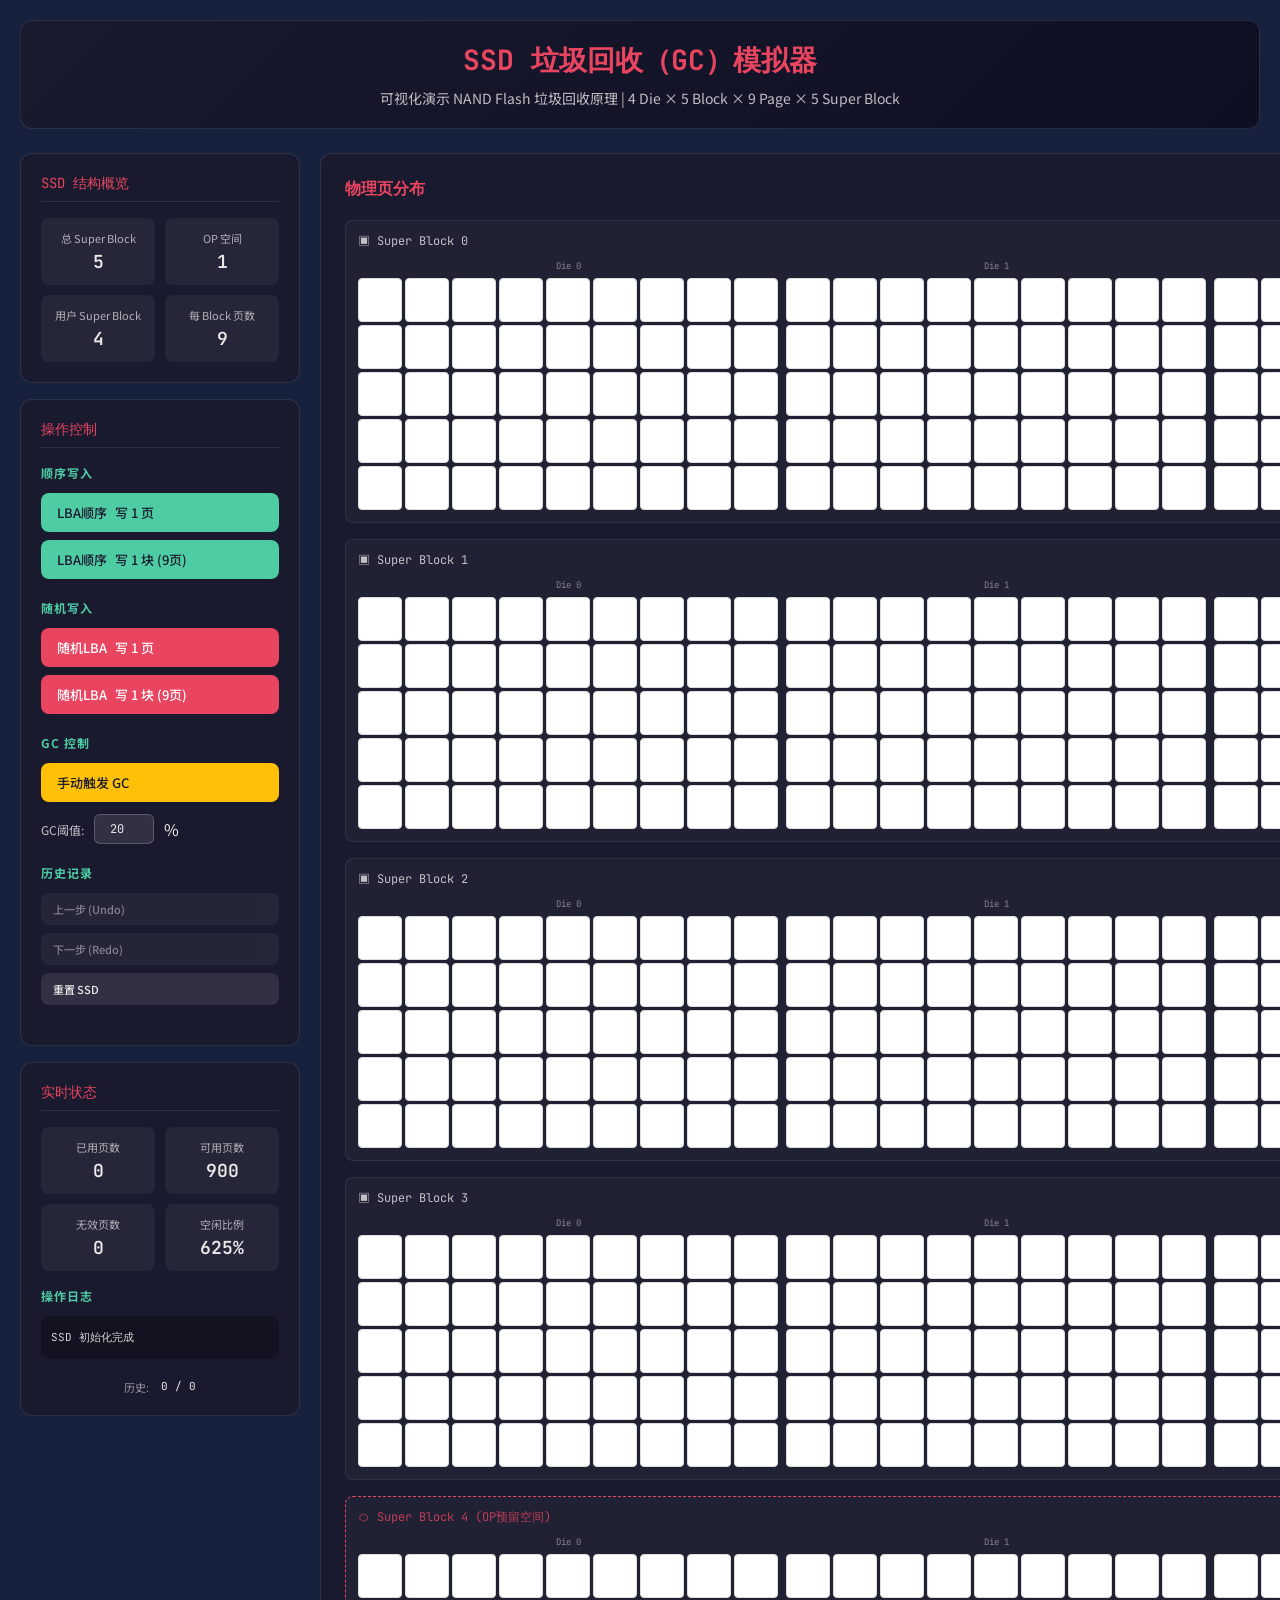
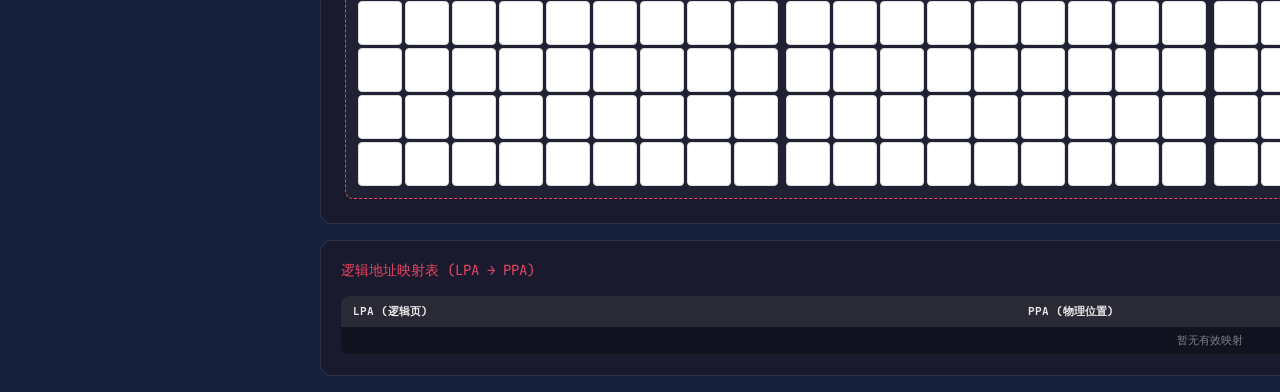
==== demo/ssd-gc-simulator.html @ 3419637b "init" ====
<!DOCTYPE html>
<html lang="zh-CN">
<head>
    <meta charset="UTF-8">
    <meta name="viewport" content="width=device-width, initial-scale=1.0">
    <title>SSD GC 模拟器 - 可视化垃圾回收演示</title>
    <link href="https://fonts.googleapis.com/css2?family=JetBrains+Mono:wght@400;500;600;700&family=Noto+Sans+SC:wght@400;500;600;700&display=swap" rel="stylesheet">
    <style>
        * {
            margin: 0;
            padding: 0;
            box-sizing: border-box;
        }

        :root {
            --primary: #1a1a2e;
            --accent: #e94560;
            --bg: #16213e;
            --text: #eaeaea;
            --success: #4ecca3;
            --warning: #ffc107;
            --page-empty: #ffffff;
            --page-valid: #90EE90;
            --page-valid-border: #228B22;
            --page-invalid: #CD853F;
            --page-invalid-border: #8B4513;
            --page-size: 44px;
        }

        body {
            font-family: 'Noto Sans SC', sans-serif;
            background: var(--bg);
            color: var(--text);
            min-height: 100vh;
            overflow-x: hidden;
        }

        .container {
            max-width: 1400px;
            margin: 0 auto;
            padding: 20px;
        }

        header {
            text-align: center;
            margin-bottom: 24px;
            padding: 20px;
            background: linear-gradient(135deg, var(--primary) 0%, #0f0f23 100%);
            border-radius: 12px;
            border: 1px solid rgba(255,255,255,0.1);
        }

        header h1 {
            font-family: 'JetBrains Mono', monospace;
            font-size: 28px;
            color: var(--accent);
            margin-bottom: 8px;
        }

        header p {
            font-size: 14px;
            opacity: 0.8;
        }

        .main-layout {
            display: grid;
            grid-template-columns: 280px 1fr;
            gap: 20px;
        }

        .panel {
            background: var(--primary);
            border-radius: 12px;
            padding: 20px;
            border: 1px solid rgba(255,255,255,0.1);
        }

        .panel-title {
            font-family: 'JetBrains Mono', monospace;
            font-size: 14px;
            color: var(--accent);
            margin-bottom: 16px;
            padding-bottom: 8px;
            border-bottom: 1px solid rgba(255,255,255,0.1);
        }

        .control-section {
            margin-bottom: 20px;
        }

        .control-section h3 {
            font-size: 12px;
            text-transform: uppercase;
            letter-spacing: 1px;
            color: var(--success);
            margin-bottom: 12px;
        }

        .btn-group {
            display: flex;
            flex-direction: column;
            gap: 8px;
        }

        .btn {
            font-family: 'Noto Sans SC', sans-serif;
            padding: 10px 16px;
            border: none;
            border-radius: 8px;
            cursor: pointer;
            font-size: 13px;
            font-weight: 500;
            transition: all 0.2s ease;
            display: flex;
            align-items: center;
            gap: 8px;
        }

        .btn-primary {
            background: var(--accent);
            color: white;
        }

        .btn-primary:hover {
            background: #ff6b8a;
            transform: translateY(-1px);
        }

        .btn-secondary {
            background: rgba(255,255,255,0.1);
            color: var(--text);
        }

        .btn-secondary:hover {
            background: rgba(255,255,255,0.2);
        }

        .btn-success {
            background: var(--success);
            color: var(--primary);
        }

        .btn-success:hover {
            background: #6fe8b8;
        }

        .btn-warning {
            background: var(--warning);
            color: var(--primary);
        }

        .btn-warning:hover {
            background: #ffda44;
        }

        .btn:disabled {
            opacity: 0.5;
            cursor: not-allowed;
            transform: none;
        }

        .status-grid {
            display: grid;
            grid-template-columns: 1fr 1fr;
            gap: 10px;
        }

        .status-item {
            background: rgba(255,255,255,0.05);
            padding: 12px;
            border-radius: 8px;
            text-align: center;
        }

        .status-item .label {
            font-size: 11px;
            opacity: 0.7;
            margin-bottom: 4px;
        }

        .status-item .value {
            font-family: 'JetBrains Mono', monospace;
            font-size: 18px;
            font-weight: 600;
        }

        .status-item .value.warning {
            color: var(--warning);
        }

        .status-item .value.danger {
            color: var(--accent);
        }

        .log-container {
            max-height: 200px;
            overflow-y: auto;
            background: rgba(0,0,0,0.3);
            border-radius: 8px;
            padding: 10px;
            font-family: 'JetBrains Mono', monospace;
            font-size: 11px;
        }

        .log-entry {
            padding: 4px 0;
            border-bottom: 1px solid rgba(255,255,255,0.05);
            opacity: 0.9;
        }

        .log-entry:last-child {
            border-bottom: none;
        }

        .log-entry.gc {
            color: var(--warning);
        }

        .log-entry.write {
            color: var(--success);
        }

        .visual-area {
            display: flex;
            flex-direction: column;
            gap: 16px;
        }

        .ssd-container {
            background: var(--primary);
            border-radius: 12px;
            padding: 24px;
            border: 1px solid rgba(255,255,255,0.1);
        }

        .ssd-header {
            display: flex;
            justify-content: space-between;
            align-items: center;
            margin-bottom: 20px;
        }

        .ssd-header h2 {
            font-family: 'JetBrains Mono', monospace;
            font-size: 16px;
            color: var(--accent);
        }

        .ssd-legend {
            display: flex;
            gap: 20px;
            font-size: 12px;
        }

        .legend-item {
            display: flex;
            align-items: center;
            gap: 6px;
        }

        .legend-color {
            width: 16px;
            height: 16px;
            border-radius: 3px;
        }

        .ssd-grid {
            display: flex;
            flex-direction: column;
            gap: 16px;
        }

        .superblock {
            background: rgba(255,255,255,0.03);
            border-radius: 8px;
            padding: 12px;
            border: 1px solid rgba(255,255,255,0.08);
        }

        .superblock.op {
            border-color: var(--accent);
            border-style: dashed;
        }

        .superblock-header {
            display: flex;
            justify-content: space-between;
            align-items: center;
            margin-bottom: 10px;
        }

        .superblock-title {
            font-family: 'JetBrains Mono', monospace;
            font-size: 12px;
            color: var(--text);
            opacity: 0.8;
        }

        .superblock.op .superblock-title {
            color: var(--accent);
        }

        .superblock-stats {
            font-size: 11px;
            opacity: 0.6;
        }

        .blocks-row {
            display: flex;
            gap: 8px;
        }

        .block {
            flex: 1;
            display: flex;
            flex-direction: column;
            gap: 4px;
        }

        .block-label {
            font-family: 'JetBrains Mono', monospace;
            font-size: 9px;
            text-align: center;
            opacity: 0.5;
            margin-bottom: 2px;
        }

        .pages-grid {
            display: grid;
            grid-template-columns: repeat(9, var(--page-size));
            gap: 3px;
        }

        .page {
            width: var(--page-size);
            height: var(--page-size);
            border-radius: 4px;
            display: flex;
            align-items: center;
            justify-content: center;
            font-family: 'JetBrains Mono', monospace;
            font-size: 10px;
            font-weight: 500;
            transition: all 0.15s ease;
            position: relative;
        }

        .page.empty {
            background: var(--page-empty);
            border: 1px solid #ddd;
            color: transparent;
        }

        .page.valid {
            background: var(--page-valid);
            border: 2px solid var(--page-valid-border);
            color: #1a5c1a;
        }

        .page.invalid {
            background: var(--page-invalid);
            border: 2px solid var(--page-invalid-border);
            color: #5a3a1a;
            text-decoration: line-through;
            opacity: 0.85;
        }

        .page.highlight {
            animation: pulse 0.5s ease;
            box-shadow: 0 0 0 3px var(--accent);
        }

        @keyframes pulse {
            0%, 100% { transform: scale(1); }
            50% { transform: scale(1.1); }
        }

        .mapping-section {
            background: var(--primary);
            border-radius: 12px;
            padding: 20px;
            border: 1px solid rgba(255,255,255,0.1);
        }

        .mapping-header {
            display: flex;
            justify-content: space-between;
            align-items: center;
            margin-bottom: 16px;
        }

        .mapping-title {
            font-family: 'JetBrains Mono', monospace;
            font-size: 14px;
            color: var(--accent);
        }

        .mapping-controls {
            display: flex;
            gap: 8px;
        }

        .mapping-table-container {
            max-height: 200px;
            overflow: auto;
            background: rgba(0,0,0,0.3);
            border-radius: 8px;
        }

        .mapping-table {
            width: 100%;
            border-collapse: collapse;
            font-family: 'JetBrains Mono', monospace;
            font-size: 11px;
        }

        .mapping-table th {
            background: rgba(255,255,255,0.1);
            padding: 8px 12px;
            text-align: left;
            position: sticky;
            top: 0;
            z-index: 1;
        }

        .mapping-table td {
            padding: 6px 12px;
            border-bottom: 1px solid rgba(255,255,255,0.05);
        }

        .mapping-table tr:hover td {
            background: rgba(255,255,255,0.05);
        }

        .gc-threshold {
            display: flex;
            align-items: center;
            gap: 10px;
            margin-top: 12px;
        }

        .gc-threshold label {
            font-size: 12px;
            opacity: 0.8;
        }

        .gc-threshold input {
            width: 60px;
            padding: 6px 10px;
            border-radius: 6px;
            border: 1px solid rgba(255,255,255,0.2);
            background: rgba(255,255,255,0.1);
            color: var(--text);
            font-family: 'JetBrains Mono', monospace;
            font-size: 12px;
            text-align: center;
        }

        .gc-threshold input:focus {
            outline: none;
            border-color: var(--accent);
        }

        .gc-step-overlay {
            position: fixed;
            top: 0;
            left: 0;
            right: 0;
            bottom: 0;
            background: rgba(0,0,0,0.7);
            display: flex;
            align-items: center;
            justify-content: center;
            z-index: 1000;
            opacity: 0;
            pointer-events: none;
            transition: opacity 0.3s ease;
        }

        .gc-step-overlay.active {
            opacity: 1;
            pointer-events: auto;
        }

        .gc-step-modal {
            background: var(--primary);
            border-radius: 16px;
            padding: 32px;
            max-width: 500px;
            width: 90%;
            text-align: center;
            border: 2px solid var(--warning);
        }

        .gc-step-modal h3 {
            font-family: 'JetBrains Mono', monospace;
            color: var(--warning);
            margin-bottom: 16px;
            font-size: 18px;
        }

        .gc-step-modal p {
            margin-bottom: 24px;
            line-height: 1.6;
        }

        .gc-step-progress {
            display: flex;
            justify-content: center;
            gap: 8px;
            margin-bottom: 24px;
        }

        .gc-step-dot {
            width: 12px;
            height: 12px;
            border-radius: 50%;
            background: rgba(255,255,255,0.2);
        }

        .gc-step-dot.active {
            background: var(--warning);
        }

        .gc-step-dot.completed {
            background: var(--success);
        }

        .history-nav {
            display: flex;
            justify-content: center;
            gap: 12px;
            margin-top: 12px;
        }

        .btn-icon {
            padding: 8px 12px;
            font-size: 11px;
        }

        @media (max-width: 900px) {
            .main-layout {
                grid-template-columns: 1fr;
            }

            :root {
                --page-size: 36px;
            }
        }
    </style>
</head>
<body>
    <div class="container">
        <header>
            <h1>SSD 垃圾回收（GC）模拟器</h1>
            <p>可视化演示 NAND Flash 垃圾回收原理 | 4 Die × 5 Block × 9 Page × 5 Super Block</p>
        </header>

        <div class="main-layout">
            <aside class="control-panel">
                <div class="panel">
                    <div class="panel-title">SSD 结构概览</div>
                    <div class="status-grid">
                        <div class="status-item">
                            <div class="label">总 Super Block</div>
                            <div class="value">5</div>
                        </div>
                        <div class="status-item">
                            <div class="label">OP 空间</div>
                            <div class="value">1</div>
                        </div>
                        <div class="status-item">
                            <div class="label">用户 Super Block</div>
                            <div class="value">4</div>
                        </div>
                        <div class="status-item">
                            <div class="label">每 Block 页数</div>
                            <div class="value">9</div>
                        </div>
                    </div>
                </div>

                <div class="panel" style="margin-top: 16px;">
                    <div class="panel-title">操作控制</div>

                    <div class="control-section">
                        <h3>顺序写入</h3>
                        <div class="btn-group">
                            <button class="btn btn-success" onclick="sequentialWrite(1)">
                                <span>LBA顺序</span> 写 1 页
                            </button>
                            <button class="btn btn-success" onclick="sequentialWrite(9)">
                                <span>LBA顺序</span> 写 1 块 (9页)
                            </button>
                        </div>
                    </div>

                    <div class="control-section">
                        <h3>随机写入</h3>
                        <div class="btn-group">
                            <button class="btn btn-primary" onclick="randomWrite(1)">
                                <span>随机LBA</span> 写 1 页
                            </button>
                            <button class="btn btn-primary" onclick="randomWrite(9)">
                                <span>随机LBA</span> 写 1 块 (9页)
                            </button>
                        </div>
                    </div>

                    <div class="control-section">
                        <h3>GC 控制</h3>
                        <div class="btn-group">
                            <button class="btn btn-warning" onclick="triggerGC()">
                                手动触发 GC
                            </button>
                        </div>
                        <div class="gc-threshold">
                            <label>GC阈值:</label>
                            <input type="number" id="gcThreshold" value="20" min="10" max="50" onchange="updateThreshold()">
                            <span>%</span>
                        </div>
                    </div>

                    <div class="control-section">
                        <h3>历史记录</h3>
                        <div class="btn-group">
                            <button class="btn btn-secondary btn-icon" onclick="undo()" id="undoBtn">
                                上一步 (Undo)
                            </button>
                            <button class="btn btn-secondary btn-icon" onclick="redo()" id="redoBtn">
                                下一步 (Redo)
                            </button>
                            <button class="btn btn-secondary btn-icon" onclick="resetSSD()">
                                重置 SSD
                            </button>
                        </div>
                    </div>
                </div>

                <div class="panel" style="margin-top: 16px;">
                    <div class="panel-title">实时状态</div>
                    <div class="status-grid">
                        <div class="status-item">
                            <div class="label">已用页数</div>
                            <div class="value" id="usedPages">0</div>
                        </div>
                        <div class="status-item">
                            <div class="label">可用页数</div>
                            <div class="value" id="freePages">144</div>
                        </div>
                        <div class="status-item">
                            <div class="label">无效页数</div>
                            <div class="value" id="invalidPages">0</div>
                        </div>
                        <div class="status-item">
                            <div class="label">空闲比例</div>
                            <div class="value" id="freeRatio">100%</div>
                        </div>
                    </div>

                    <div class="control-section" style="margin-top: 16px;">
                        <h3>操作日志</h3>
                        <div class="log-container" id="logContainer">
                            <div class="log-entry">SSD 初始化完成</div>
                        </div>
                    </div>

                    <div class="history-nav">
                        <span style="font-size: 11px; opacity: 0.6;">历史: </span>
                        <span id="historyPos" style="font-family: 'JetBrains Mono'; font-size: 11px;">0 / 0</span>
                    </div>
                </div>
            </aside>

            <main class="visual-area">
                <div class="ssd-container">
                    <div class="ssd-header">
                        <h2>物理页分布</h2>
                        <div class="ssd-legend">
                            <div class="legend-item">
                                <div class="legend-color" style="background: var(--page-empty); border: 1px solid #ddd;"></div>
                                <span>空页</span>
                            </div>
                            <div class="legend-item">
                                <div class="legend-color" style="background: var(--page-valid); border: 2px solid var(--page-valid-border);"></div>
                                <span>有效</span>
                            </div>
                            <div class="legend-item">
                                <div class="legend-color" style="background: var(--page-invalid); border: 2px solid var(--page-invalid-border);"></div>
                                <span>无效</span>
                            </div>
                        </div>
                    </div>
                    <div class="ssd-grid" id="ssdGrid"></div>
                </div>

                <div class="mapping-section">
                    <div class="mapping-header">
                        <div class="mapping-title">逻辑地址映射表 (LPA → PPA)</div>
                    </div>
                    <div class="mapping-table-container">
                        <table class="mapping-table">
                            <thead>
                                <tr>
                                    <th>LPA (逻辑页)</th>
                                    <th>PPA (物理位置)</th>
                                    <th>状态</th>
                                </tr>
                            </thead>
                            <tbody id="mappingTable"></tbody>
                        </table>
                    </div>
                </div>
            </main>
        </div>
    </div>

    <div class="gc-step-overlay" id="gcOverlay">
        <div class="gc-step-modal">
            <h3 id="gcStepTitle">GC 执行中</h3>
            <p id="gcStepDesc">正在执行垃圾回收...</p>
            <div class="gc-step-progress">
                <div class="gc-step-dot" id="dot1"></div>
                <div class="gc-step-dot" id="dot2"></div>
                <div class="gc-step-dot" id="dot3"></div>
            </div>
            <button class="btn btn-warning" onclick="gcStepNext()">下一步</button>
        </div>
    </div>

    <script>
        // SSD Configuration
        const CONFIG = {
            dieCount: 4,
            blocksPerDie: 5,
            pagesPerBlock: 9,
            totalSuperBlocks: 5,
            opSuperBlocks: 1,
            gcThreshold: 0.20,
            maxHistory: 100
        };

        // SSD State
        let ssdState = {
            pages: [], // 180 pages total
            lpaToPpa: new Map(), // LPA -> PPA mapping
            ppaToLpa: new Map(), // PPA -> LPA mapping (for invalidation)
            sequentialLpa: 0,
            history: [],
            historyIndex: -1
        };

        let gcStepCallback = null;

        // Initialize SSD
        function initSSD() {
            ssdState.pages = [];
            ssdState.lpaToPpa.clear();
            ssdState.ppaToLpa.clear();
            ssdState.sequentialLpa = 0;
            ssdState.history = [];
            ssdState.historyIndex = -1;

            // Create 180 pages
            for (let sb = 0; sb < CONFIG.totalSuperBlocks; sb++) {
                for (let die = 0; die < CONFIG.dieCount; die++) {
                    for (let block = 0; block < CONFIG.blocksPerDie; block++) {
                        for (let page = 0; page < CONFIG.pagesPerBlock; page++) {
                            const ppa = ssdState.pages.length;
                            ssdState.pages.push({
                                ppa,
                                sb,
                                die,
                                block,
                                page,
                                state: 'empty', // empty, valid, invalid
                                lpa: null
                            });
                        }
                    }
                }
            }

            saveState();
            renderSSD();
            updateStatus();
            updateMappingTable();
        }

        // Get pages by Super Block
        function getSuperBlockPages(sb) {
            return ssdState.pages.filter(p => p.sb === sb);
        }

        // Find free pages
        function getFreePages() {
            return ssdState.pages.filter(p => p.state === 'empty');
        }

        // Find invalid pages
        function getInvalidPages() {
            return ssdState.pages.filter(p => p.state === 'invalid');
        }

        // Get free pages count
        function getFreePagesCount() {
            return getFreePages().length;
        }

        // Get used pages count
        function getUsedPagesCount() {
            return ssdState.pages.filter(p => p.state === 'valid').length;
        }

        // Get invalid pages count
        function getInvalidPagesCount() {
            return getInvalidPages().length;
        }

        // Check if GC should be triggered
        function shouldTriggerGC() {
            const userSuperBlocks = CONFIG.totalSuperBlocks - CONFIG.opSuperBlocks;
            const userPages = userSuperBlocks * CONFIG.dieCount * CONFIG.pagesPerBlock;
            const freePages = getFreePagesCount();
            const freeRatio = freePages / userPages;
            return freeRatio < CONFIG.gcThreshold && freePages < 20;
        }

        // Save current state for undo
        function saveState() {
            const stateCopy = {
                pages: ssdState.pages.map(p => ({...p})),
                lpaToPpa: new Map(ssdState.lpaToPpa),
                ppaToLpa: new Map(ssdState.ppaToLpa),
                sequentialLpa: ssdState.sequentialLpa
            };

            // Remove future states if we're not at the end
            if (ssdState.historyIndex < ssdState.history.length - 1) {
                ssdState.history = ssdState.history.slice(0, ssdState.historyIndex + 1);
            }

            ssdState.history.push(stateCopy);

            // Limit history size
            if (ssdState.history.length > CONFIG.maxHistory) {
                ssdState.history.shift();
            } else {
                ssdState.historyIndex++;
            }

            updateHistoryButtons();
        }

        // Undo
        function undo() {
            if (ssdState.historyIndex > 0) {
                ssdState.historyIndex--;
                const state = ssdState.history[ssdState.historyIndex];
                ssdState.pages = state.pages.map(p => ({...p}));
                ssdState.lpaToPpa = new Map(state.lpaToPpa);
                ssdState.ppaToLpa = new Map(state.ppaToLpa);
                ssdState.sequentialLpa = state.sequentialLpa;

                renderSSD();
                updateStatus();
                updateMappingTable();
                addLog('撤销操作', 'write');
                updateHistoryButtons();
            }
        }

        // Redo
        function redo() {
            if (ssdState.historyIndex < ssdState.history.length - 1) {
                ssdState.historyIndex++;
                const state = ssdState.history[ssdState.historyIndex];
                ssdState.pages = state.pages.map(p => ({...p}));
                ssdState.lpaToPpa = new Map(state.lpaToPpa);
                ssdState.ppaToLpa = new Map(state.ppaToLpa);
                ssdState.sequentialLpa = state.sequentialLpa;

                renderSSD();
                updateStatus();
                updateMappingTable();
                addLog('重做操作', 'write');
                updateHistoryButtons();
            }
        }

        function updateHistoryButtons() {
            document.getElementById('undoBtn').disabled = ssdState.historyIndex <= 0;
            document.getElementById('redoBtn').disabled = ssdState.historyIndex >= ssdState.history.length - 1;
            document.getElementById('historyPos').textContent = `${ssdState.historyIndex} / ${ssdState.history.length - 1}`;
        }

        // Sequential write
        function sequentialWrite(count) {
            if (getFreePagesCount() < count) {
                addLog('写入失败: 可用空间不足!', 'gc');
                return;
            }

            const freePages = getFreePages();
            const lpaStart = ssdState.sequentialLpa;
            const pagesToWrite = [];

            for (let i = 0; i < count; i++) {
                const lpa = (lpaStart + i) % 144; // Max user LPA is 143

                // Check if this LPA already exists
                if (ssdState.lpaToPpa.has(lpa)) {
                    const oldPpa = ssdState.lpaToPpa.get(lpa);
                    const oldPage = ssdState.pages.find(p => p.ppa === oldPpa);
                    if (oldPage) {
                        oldPage.state = 'invalid';
                        ssdState.ppaToLpa.set(oldPpa, lpa); // Mark as invalid
                    }
                }

                const freePage = freePages[i];
                freePage.state = 'valid';
                freePage.lpa = lpa;

                ssdState.lpaToPpa.set(lpa, freePage.ppa);
                ssdState.ppaToLpa.delete(freePage.ppa);

                pagesToWrite.push({lpa, ppa: freePage.ppa, die: freePage.die, block: freePage.block});
            }

            ssdState.sequentialLpa = (lpaStart + count) % 144;

            saveState();
            renderSSD();
            updateStatus();
            updateMappingTable();

            addLog(`顺序写入 ${count} 页: LPA ${lpaStart}→${lpaStart + count - 1}`, 'write');
            highlightPages(pagesToWrite.map(p => p.ppa));

            if (shouldTriggerGC()) {
                addLog('触发GC: 空闲容量低于阈值!', 'gc');
            }
        }

        // Random write
        function randomWrite(count) {
            if (getFreePagesCount() < count) {
                addLog('写入失败: 可用空间不足!', 'gc');
                return;
            }

            const freePages = [...getFreePages()];
            const pagesToWrite = [];
            const writtenLpas = new Set();

            for (let i = 0; i < count; i++) {
                let lpa;
                let attempts = 0;

                // Try to find an unwritten LPA
                do {
                    lpa = Math.floor(Math.random() * 144);
                    attempts++;
                } while (writtenLpas.has(lpa) && attempts < 100);

                writtenLpas.add(lpa);

                // Check if this LPA already exists
                if (ssdState.lpaToPpa.has(lpa)) {
                    const oldPpa = ssdState.lpaToPpa.get(lpa);
                    const oldPage = ssdState.pages.find(p => p.ppa === oldPpa);
                    if (oldPage) {
                        oldPage.state = 'invalid';
                        ssdState.ppaToLpa.set(oldPpa, lpa);
                    }
                }

                const freePage = freePages[i];
                freePage.state = 'valid';
                freePage.lpa = lpa;

                ssdState.lpaToPpa.set(lpa, freePage.ppa);
                ssdState.ppaToLpa.delete(freePage.ppa);

                pagesToWrite.push({lpa, ppa: freePage.ppa, die: freePage.die, block: freePage.block});
            }

            saveState();
            renderSSD();
            updateStatus();
            updateMappingTable();

            const lpaList = pagesToWrite.map(p => p.lpa).join(', ');
            addLog(`随机写入 ${count} 页: LPA [${lpaList}]`, 'write');
            highlightPages(pagesToWrite.map(p => p.ppa));

            if (shouldTriggerGC()) {
                addLog('触发GC: 空闲容量低于阈值!', 'gc');
            }
        }

        // Manual GC trigger
        function triggerGC() {
            const invalidPages = getInvalidPages();
            if (invalidPages.length === 0) {
                addLog('GC: 无效页为空，无需回收', 'gc');
                return;
            }

            performGC();
        }

        // Perform GC
        function performGC() {
            // Find the Super Block with most invalid pages
            const sbInvalidCounts = [];
            for (let sb = 0; sb < CONFIG.totalSuperBlocks - CONFIG.opSuperBlocks; sb++) {
                const sbPages = getSuperBlockPages(sb);
                const invalidCount = sbPages.filter(p => p.state === 'invalid').length;
                const validCount = sbPages.filter(p => p.state === 'valid').length;
                sbInvalidCounts.push({sb, invalidCount, validCount, total: sbPages.length});
            }

            // Sort by invalid count descending
            sbInvalidCounts.sort((a, b) => b.invalidCount - a.invalidCount);
            const victimSB = sbInvalidCounts[0];

            if (victimSB.invalidCount === 0) {
                addLog('GC: 无需回收，所有块均无可回收空间', 'gc');
                return;
            }

            // Show GC step-by-step
            showGCSteps(victimSB);
        }

        // Show GC steps
        function showGCSteps(victimSB) {
            const victimPages = getSuperBlockPages(victimSB.sb);
            const validPages = victimPages.filter(p => p.state === 'valid');
            const invalidPages = victimPages.filter(p => p.state === 'invalid');

            let currentStep = 0;
            const totalSteps = validPages.length > 0 ? 3 : 2;

            gcStepCallback = null;

            document.getElementById('gcOverlay').classList.add('active');

            function updateStepUI(step, title, desc) {
                document.getElementById('gcStepTitle').textContent = title;
                document.getElementById('gcStepDesc').textContent = desc;

                for (let i = 1; i <= 3; i++) {
                    const dot = document.getElementById('dot' + i);
                    dot.className = 'gc-step-dot';
                    if (i < step) dot.classList.add('completed');
                    else if (i === step) dot.classList.add('active');
                }
            }

            updateStepUI(1, '选择 Victim Super Block',
                `已选择 Super Block ${victimSB.sb} 作为回收目标\n` +
                `该块包含 ${victimSB.invalidCount} 个无效页, ${victimSB.validCount} 个有效页\n` +
                `无效页将被回收，有效页需要迁移到其他位置`);

            window.gcStepNext = function() {
                currentStep++;

                if (currentStep === 2 && validPages.length > 0) {
                    // Migrate valid data
                    updateStepUI(2, '迁移有效数据',
                        `正在迁移 ${validPages.length} 个有效页...\n` +
                        validPages.slice(0, 3).map(p => `LPA ${p.lpa} → 新物理位置`).join('\n') +
                        (validPages.length > 3 ? '\n...' : ''));

                    // Actually migrate
                    validPages.forEach(page => {
                        const freePages = getFreePages();
                        if (freePages.length > 0) {
                            const newPage = freePages[0];
                            const oldLpa = page.lpa;

                            // Write to new location
                            newPage.state = 'valid';
                            newPage.lpa = oldLpa;

                            // Update mapping
                            ssdState.lpaToPpa.set(oldLpa, newPage.ppa);

                            // Mark old as invalid
                            page.state = 'invalid';
                        }
                    });

                } else if (currentStep === 3 || (currentStep === 2 && validPages.length === 0)) {
                    // Erase
                    const step = validPages.length > 0 ? 3 : 2;
                    updateStepUI(step, '擦除 Super Block',
                        `正在擦除 Super Block ${victimSB.sb}...\n` +
                        `所有 ${victimSB.total} 个页已重置为空`);

                    // Actually erase
                    victimPages.forEach(page => {
                        page.state = 'empty';
                        page.lpa = null;
                    });

                    // Update mapping - remove invalid mappings
                    invalidPages.forEach(page => {
                        if (page.lpa !== null) {
                            ssdState.lpaToPpa.delete(page.lpa);
                        }
                    });

                } else if (currentStep > totalSteps) {
                    // Complete
                    document.getElementById('gcOverlay').classList.remove('active');
                    saveState();
                    renderSSD();
                    updateStatus();
                    updateMappingTable();
                    addLog(`GC完成: 回收 Super Block ${victimSB.sb}, 获得 ${victimSB.total} 个空页`, 'gc');
                    return;
                }
            };
        }

        // Highlight pages temporarily
        function highlightPages(ppas) {
            ppas.forEach(ppa => {
                const pageEl = document.querySelector(`[data-ppa="${ppa}"]`);
                if (pageEl) {
                    pageEl.classList.add('highlight');
                    setTimeout(() => pageEl.classList.remove('highlight'), 500);
                }
            });
        }

        // Add log entry
        function addLog(message, type) {
            const container = document.getElementById('logContainer');
            const entry = document.createElement('div');
            entry.className = 'log-entry ' + type;
            entry.textContent = `[${new Date().toLocaleTimeString()}] ${message}`;
            container.insertBefore(entry, container.firstChild);

            // Keep only last 50 entries
            while (container.children.length > 50) {
                container.removeChild(container.lastChild);
            }
        }

        // Update status display
        function updateStatus() {
            const userSuperBlocks = CONFIG.totalSuperBlocks - CONFIG.opSuperBlocks;
            const userPages = userSuperBlocks * CONFIG.dieCount * CONFIG.pagesPerBlock;
            const freePages = getFreePagesCount();
            const usedPages = getUsedPagesCount();
            const invalidPages = getInvalidPagesCount();
            const freeRatio = Math.round((freePages / userPages) * 100);

            document.getElementById('freePages').textContent = freePages;
            document.getElementById('usedPages').textContent = usedPages;
            document.getElementById('invalidPages').textContent = invalidPages;

            const ratioEl = document.getElementById('freeRatio');
            ratioEl.textContent = freeRatio + '%';

            const ratioPercent = freeRatio / 100;
            if (ratioPercent < CONFIG.gcThreshold) {
                ratioEl.className = 'value danger';
            } else if (ratioPercent < CONFIG.gcThreshold * 1.5) {
                ratioEl.className = 'value warning';
            } else {
                ratioEl.className = 'value';
            }
        }

        // Update GC threshold
        function updateThreshold() {
            const value = parseInt(document.getElementById('gcThreshold').value);
            CONFIG.gcThreshold = value / 100;
            updateStatus();
        }

        // Render SSD visualization
        function renderSSD() {
            const grid = document.getElementById('ssdGrid');
            grid.innerHTML = '';

            for (let sb = 0; sb < CONFIG.totalSuperBlocks; sb++) {
                const isOp = sb >= CONFIG.totalSuperBlocks - CONFIG.opSuperBlocks;
                const sbPages = getSuperBlockPages(sb);
                const validCount = sbPages.filter(p => p.state === 'valid').length;
                const invalidCount = sbPages.filter(p => p.state === 'invalid').length;

                const sbDiv = document.createElement('div');
                sbDiv.className = 'superblock' + (isOp ? ' op' : '');

                sbDiv.innerHTML = `
                    <div class="superblock-header">
                        <div class="superblock-title">
                            ${isOp ? '⬡' : '▣'} Super Block ${sb} ${isOp ? '(OP预留空间)' : ''}
                        </div>
                        <div class="superblock-stats">
                            有效: ${validCount} | 无效: ${invalidCount} | 空: ${sbPages.length - validCount - invalidCount}
                        </div>
                    </div>
                    <div class="blocks-row">
                        ${Array.from({length: CONFIG.dieCount}, (_, die) => {
                            const diePages = sbPages.filter(p => p.die === die);
                            return `
                                <div class="block">
                                    <div class="block-label">Die ${die}</div>
                                    <div class="pages-grid">
                                        ${diePages.map(p => `
                                            <div class="page ${p.state}" data-ppa="${p.ppa}">
                                                ${p.lpa !== null ? p.lpa : ''}
                                            </div>
                                        `).join('')}
                                    </div>
                                </div>
                            `;
                        }).join('')}
                    </div>
                `;

                grid.appendChild(sbDiv);
            }
        }

        // Update mapping table
        function updateMappingTable() {
            const tbody = document.getElementById('mappingTable');
            tbody.innerHTML = '';

            const sortedLpas = Array.from(ssdState.lpaToPpa.keys()).sort((a, b) => a - b);

            for (const lpa of sortedLpas) {
                const ppa = ssdState.lpaToPpa.get(lpa);
                const page = ssdState.pages.find(p => p.ppa === ppa);

                if (page) {
                    const tr = document.createElement('tr');
                    tr.innerHTML = `
                        <td>LPA ${lpa}</td>
                        <td>SB${page.sb} Die${page.die} Blk${page.block} Page${page.page}</td>
                        <td style="color: var(--success);">有效</td>
                    `;
                    tbody.appendChild(tr);
                }
            }

            // Show invalid mappings
            ssdState.pages.filter(p => p.state === 'invalid' && p.lpa !== null).forEach(page => {
                const tr = document.createElement('tr');
                tr.style.opacity = '0.5';
                tr.innerHTML = `
                    <td>LPA ${page.lpa}</td>
                    <td>SB${page.sb} Die${page.die} Blk${page.block} Page${page.page}</td>
                    <td style="color: var(--page-invalid);">无效</td>
                `;
                tbody.appendChild(tr);
            });

            if (tbody.children.length === 0) {
                const tr = document.createElement('tr');
                tr.innerHTML = '<td colspan="3" style="text-align: center; opacity: 0.5;">暂无有效映射</td>';
                tbody.appendChild(tr);
            }
        }

        // Reset SSD
        function resetSSD() {
            if (confirm('确定要重置SSD吗？这将清除所有数据和历史记录。')) {
                initSSD();
                document.getElementById('logContainer').innerHTML = '<div class="log-entry">SSD 已重置</div>';
            }
        }

        // Initialize on load
        window.onload = initSSD;
    </script>
</body>
</html>
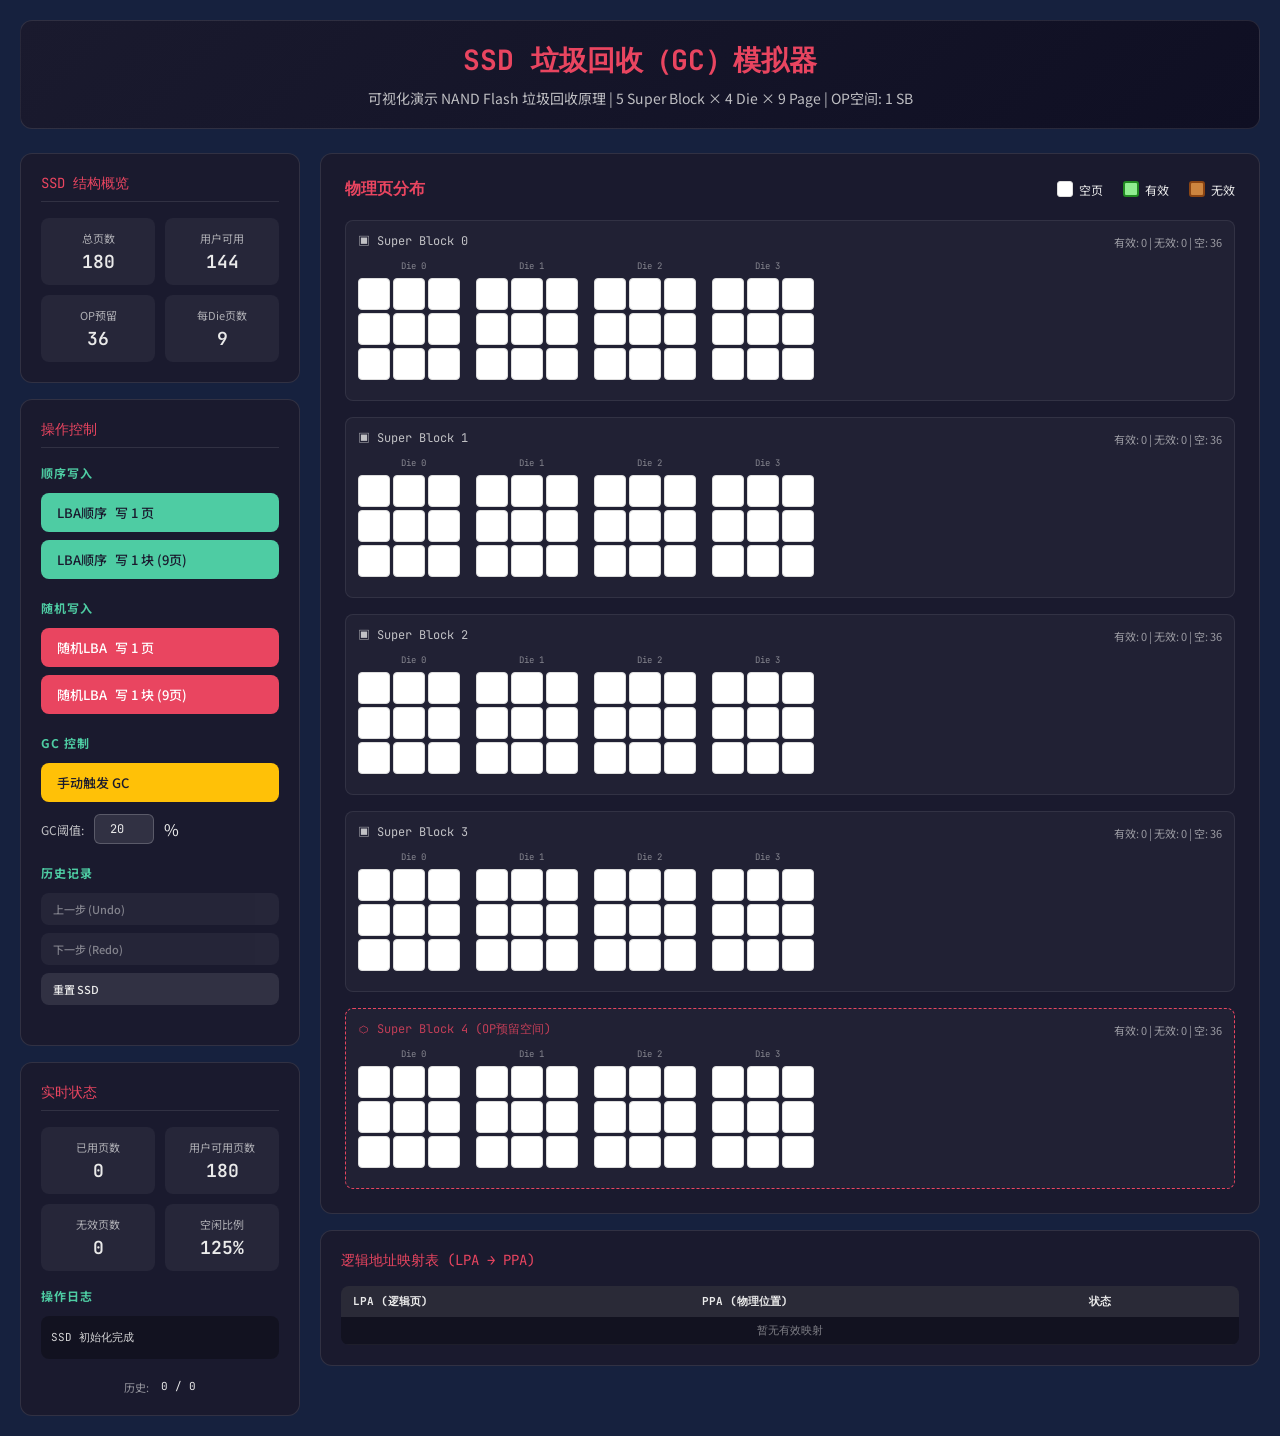
==== commit 7235b09a: "update" ====
--- a/demo/ssd-gc-simulator.html
+++ b/demo/ssd-gc-simulator.html
@@ -24,7 +24,7 @@
             --page-valid-border: #228B22;
             --page-invalid: #CD853F;
             --page-invalid-border: #8B4513;
-            --page-size: 44px;
+            --page-size: 32px;
         }
 
         body {
@@ -308,10 +308,13 @@
         .blocks-row {
             display: flex;
             gap: 8px;
+            overflow-x: auto;
+            padding-bottom: 8px;
         }
 
         .block {
-            flex: 1;
+            flex: 0 0 auto;
+            width: calc(3 * var(--page-size) + 2 * 3px + 8px);
             display: flex;
             flex-direction: column;
             gap: 4px;
@@ -327,7 +330,8 @@
 
         .pages-grid {
             display: grid;
-            grid-template-columns: repeat(9, var(--page-size));
+            grid-template-columns: repeat(3, var(--page-size));
+            grid-template-rows: repeat(3, var(--page-size));
             gap: 3px;
         }
 
@@ -553,7 +557,7 @@
     <div class="container">
         <header>
             <h1>SSD 垃圾回收（GC）模拟器</h1>
-            <p>可视化演示 NAND Flash 垃圾回收原理 | 4 Die × 5 Block × 9 Page × 5 Super Block</p>
+            <p>可视化演示 NAND Flash 垃圾回收原理 | 5 Super Block × 4 Die × 9 Page | OP空间: 1 SB</p>
         </header>
 
         <div class="main-layout">
@@ -562,19 +566,19 @@
                     <div class="panel-title">SSD 结构概览</div>
                     <div class="status-grid">
                         <div class="status-item">
-                            <div class="label">总 Super Block</div>
-                            <div class="value">5</div>
+                            <div class="label">总页数</div>
+                            <div class="value">180</div>
                         </div>
                         <div class="status-item">
-                            <div class="label">OP 空间</div>
-                            <div class="value">1</div>
+                            <div class="label">用户可用</div>
+                            <div class="value">144</div>
                         </div>
                         <div class="status-item">
-                            <div class="label">用户 Super Block</div>
-                            <div class="value">4</div>
+                            <div class="label">OP预留</div>
+                            <div class="value">36</div>
                         </div>
                         <div class="status-item">
-                            <div class="label">每 Block 页数</div>
+                            <div class="label">每Die页数</div>
                             <div class="value">9</div>
                         </div>
                     </div>
@@ -645,7 +649,7 @@
                             <div class="value" id="usedPages">0</div>
                         </div>
                         <div class="status-item">
-                            <div class="label">可用页数</div>
+                            <div class="label">用户可用页数</div>
                             <div class="value" id="freePages">144</div>
                         </div>
                         <div class="status-item">
@@ -730,15 +734,22 @@
 
     <script>
         // SSD Configuration
+        // Structure: 5 Super Blocks
+        // Each Super Block = 4 Blocks (one per Die)
+        // Each Block = 9 Pages
+        // Total: 5 × 4 × 9 = 180 pages (36 pages per Super Block)
         const CONFIG = {
             dieCount: 4,
-            blocksPerDie: 5,
             pagesPerBlock: 9,
             totalSuperBlocks: 5,
             opSuperBlocks: 1,
             gcThreshold: 0.20,
             maxHistory: 100
         };
+
+        // Derived values
+        CONFIG.pagesPerSuperBlock = CONFIG.dieCount * CONFIG.pagesPerBlock; // 4 × 9 = 36
+        CONFIG.userPages = (CONFIG.totalSuperBlocks - CONFIG.opSuperBlocks) * CONFIG.pagesPerSuperBlock; // 144
 
         // SSD State
         let ssdState = {
@@ -761,22 +772,21 @@
             ssdState.history = [];
             ssdState.historyIndex = -1;
 
-            // Create 180 pages
+            // Create 180 pages: 5 Super Blocks, each with 4 Die-Blocks of 9 pages
+            // Super Block layout: SB contains 4 Blocks (Block 0 from Die0, Block 0 from Die1, Block 0 from Die2, Block 0 from Die3)
             for (let sb = 0; sb < CONFIG.totalSuperBlocks; sb++) {
                 for (let die = 0; die < CONFIG.dieCount; die++) {
-                    for (let block = 0; block < CONFIG.blocksPerDie; block++) {
-                        for (let page = 0; page < CONFIG.pagesPerBlock; page++) {
-                            const ppa = ssdState.pages.length;
-                            ssdState.pages.push({
-                                ppa,
-                                sb,
-                                die,
-                                block,
-                                page,
-                                state: 'empty', // empty, valid, invalid
-                                lpa: null
-                            });
-                        }
+                    for (let page = 0; page < CONFIG.pagesPerBlock; page++) {
+                        const ppa = ssdState.pages.length;
+                        ssdState.pages.push({
+                            ppa,
+                            sb,
+                            die,
+                            block: 0, // Each Die contributes 1 Block to the Super Block
+                            page,
+                            state: 'empty', // empty, valid, invalid
+                            lpa: null
+                        });
                     }
                 }
             }
@@ -819,8 +829,7 @@
 
         // Check if GC should be triggered
         function shouldTriggerGC() {
-            const userSuperBlocks = CONFIG.totalSuperBlocks - CONFIG.opSuperBlocks;
-            const userPages = userSuperBlocks * CONFIG.dieCount * CONFIG.pagesPerBlock;
+            const userPages = CONFIG.userPages; // 144 pages
             const freePages = getFreePagesCount();
             const freeRatio = freePages / userPages;
             return freeRatio < CONFIG.gcThreshold && freePages < 20;
@@ -894,79 +903,21 @@
             document.getElementById('historyPos').textContent = `${ssdState.historyIndex} / ${ssdState.history.length - 1}`;
         }
 
-        // Sequential write
+        // Sequential write with parallel Die interleaving
         function sequentialWrite(count) {
-            if (getFreePagesCount() < count) {
+            const freePages = getFreePages();
+            if (freePages.length < count) {
                 addLog('写入失败: 可用空间不足!', 'gc');
                 return;
             }
 
-            const freePages = getFreePages();
             const lpaStart = ssdState.sequentialLpa;
             const pagesToWrite = [];
 
             for (let i = 0; i < count; i++) {
-                const lpa = (lpaStart + i) % 144; // Max user LPA is 143
-
-                // Check if this LPA already exists
-                if (ssdState.lpaToPpa.has(lpa)) {
-                    const oldPpa = ssdState.lpaToPpa.get(lpa);
-                    const oldPage = ssdState.pages.find(p => p.ppa === oldPpa);
-                    if (oldPage) {
-                        oldPage.state = 'invalid';
-                        ssdState.ppaToLpa.set(oldPpa, lpa); // Mark as invalid
-                    }
-                }
-
-                const freePage = freePages[i];
-                freePage.state = 'valid';
-                freePage.lpa = lpa;
-
-                ssdState.lpaToPpa.set(lpa, freePage.ppa);
-                ssdState.ppaToLpa.delete(freePage.ppa);
-
-                pagesToWrite.push({lpa, ppa: freePage.ppa, die: freePage.die, block: freePage.block});
-            }
-
-            ssdState.sequentialLpa = (lpaStart + count) % 144;
-
-            saveState();
-            renderSSD();
-            updateStatus();
-            updateMappingTable();
-
-            addLog(`顺序写入 ${count} 页: LPA ${lpaStart}→${lpaStart + count - 1}`, 'write');
-            highlightPages(pagesToWrite.map(p => p.ppa));
-
-            if (shouldTriggerGC()) {
-                addLog('触发GC: 空闲容量低于阈值!', 'gc');
-            }
-        }
-
-        // Random write
-        function randomWrite(count) {
-            if (getFreePagesCount() < count) {
-                addLog('写入失败: 可用空间不足!', 'gc');
-                return;
-            }
-
-            const freePages = [...getFreePages()];
-            const pagesToWrite = [];
-            const writtenLpas = new Set();
-
-            for (let i = 0; i < count; i++) {
-                let lpa;
-                let attempts = 0;
-
-                // Try to find an unwritten LPA
-                do {
-                    lpa = Math.floor(Math.random() * 144);
-                    attempts++;
-                } while (writtenLpas.has(lpa) && attempts < 100);
-
-                writtenLpas.add(lpa);
-
-                // Check if this LPA already exists
+                const lpa = (lpaStart + i) % CONFIG.userPages;
+
+                // Invalidate old mapping if exists
                 if (ssdState.lpaToPpa.has(lpa)) {
                     const oldPpa = ssdState.lpaToPpa.get(lpa);
                     const oldPage = ssdState.pages.find(p => p.ppa === oldPpa);
@@ -976,23 +927,118 @@
                     }
                 }
 
-                const freePage = freePages[i];
-                freePage.state = 'valid';
-                freePage.lpa = lpa;
-
-                ssdState.lpaToPpa.set(lpa, freePage.ppa);
-                ssdState.ppaToLpa.delete(freePage.ppa);
-
-                pagesToWrite.push({lpa, ppa: freePage.ppa, die: freePage.die, block: freePage.block});
-            }
+                // Calculate target PPA for parallel Die write
+                // Pattern: within a Super Block, LPAs are interleaved across Dies
+                // LPA 0-3 → SB0 Die0-3 Page0
+                // LPA 4-7 → SB0 Die0-3 Page1
+                // ...
+                // LPA 36-39 → SB1 Die0-3 Page0
+                const posInSuperBlock = lpa % CONFIG.pagesPerSuperBlock;
+                const sb = Math.floor(lpa / CONFIG.pagesPerSuperBlock); // 0-3 for user space
+                const pageInBlock = Math.floor(posInSuperBlock / CONFIG.dieCount);
+                const die = posInSuperBlock % CONFIG.dieCount;
+
+                // Find the target free page
+                const targetPage = freePages.find(p =>
+                    p.sb === sb && p.die === die && p.page === pageInBlock
+                );
+
+                if (!targetPage) {
+                    addLog(`写入失败: 找不到目标页 LPA ${lpa} → SB${sb} Die${die} Page${pageInBlock}`, 'gc');
+                    continue;
+                }
+
+                // Write data
+                targetPage.state = 'valid';
+                targetPage.lpa = lpa;
+
+                ssdState.lpaToPpa.set(lpa, targetPage.ppa);
+                ssdState.ppaToLpa.delete(targetPage.ppa);
+
+                pagesToWrite.push({lpa, ppa: targetPage.ppa, die, sb});
+            }
+
+            ssdState.sequentialLpa = (lpaStart + count) % CONFIG.userPages;
 
             saveState();
             renderSSD();
             updateStatus();
             updateMappingTable();
 
+            addLog(`顺序写入 ${count} 页: LPA ${lpaStart}→${(lpaStart + count - 1) % CONFIG.userPages}`, 'write');
+            highlightPages(pagesToWrite.map(p => p.ppa));
+
+            if (shouldTriggerGC()) {
+                addLog('触发GC: 空闲容量低于阈值!', 'gc');
+            }
+        }
+
+        // Random write
+        function randomWrite(count) {
+            const freePages = getFreePages();
+            if (freePages.length < count) {
+                addLog('写入失败: 可用空间不足!', 'gc');
+                return;
+            }
+
+            const pagesToWrite = [];
+            const writtenLpas = new Set();
+
+            for (let i = 0; i < count; i++) {
+                let lpa;
+                let attempts = 0;
+
+                // Try to find an unwritten LPA
+                do {
+                    lpa = Math.floor(Math.random() * CONFIG.userPages);
+                    attempts++;
+                } while (writtenLpas.has(lpa) && attempts < 100);
+
+                writtenLpas.add(lpa);
+
+                // Invalidate old mapping if exists
+                if (ssdState.lpaToPpa.has(lpa)) {
+                    const oldPpa = ssdState.lpaToPpa.get(lpa);
+                    const oldPage = ssdState.pages.find(p => p.ppa === oldPpa);
+                    if (oldPage) {
+                        oldPage.state = 'invalid';
+                        ssdState.ppaToLpa.set(oldPpa, lpa);
+                    }
+                }
+
+                // Calculate target PPA for parallel Die write (same as sequential)
+                const posInSuperBlock = lpa % CONFIG.pagesPerSuperBlock;
+                const sb = Math.floor(lpa / CONFIG.pagesPerSuperBlock);
+                const pageInBlock = Math.floor(posInSuperBlock / CONFIG.dieCount);
+                const die = posInSuperBlock % CONFIG.dieCount;
+
+                // Find the target free page
+                const targetPage = freePages.find(p =>
+                    p.sb === sb && p.die === die && p.page === pageInBlock
+                );
+
+                if (!targetPage) {
+                    addLog(`写入失败: 找不到目标页 LPA ${lpa} → SB${sb} Die${die} Page${pageInBlock}`, 'gc');
+                    continue;
+                }
+
+                targetPage.state = 'valid';
+                targetPage.lpa = lpa;
+
+                ssdState.lpaToPpa.set(lpa, targetPage.ppa);
+                ssdState.ppaToLpa.delete(targetPage.ppa);
+
+                pagesToWrite.push({lpa, ppa: targetPage.ppa, die, sb});
+            }
+
             const lpaList = pagesToWrite.map(p => p.lpa).join(', ');
-            addLog(`随机写入 ${count} 页: LPA [${lpaList}]`, 'write');
+            addLog(`随机写入 ${pagesToWrite.length} 页: LPA [${lpaList}]`, 'write');
+
+            saveState();
+            renderSSD();
+            updateStatus();
+            updateMappingTable();
+
             highlightPages(pagesToWrite.map(p => p.ppa));
 
             if (shouldTriggerGC()) {
@@ -1210,7 +1256,7 @@
                     </div>
                     <div class="blocks-row">
                         ${Array.from({length: CONFIG.dieCount}, (_, die) => {
-                            const diePages = sbPages.filter(p => p.die === die);
+                            const diePages = sbPages.filter(p => p.die === die).sort((a, b) => a.page - b.page);
                             return `
                                 <div class="block">
                                     <div class="block-label">Die ${die}</div>
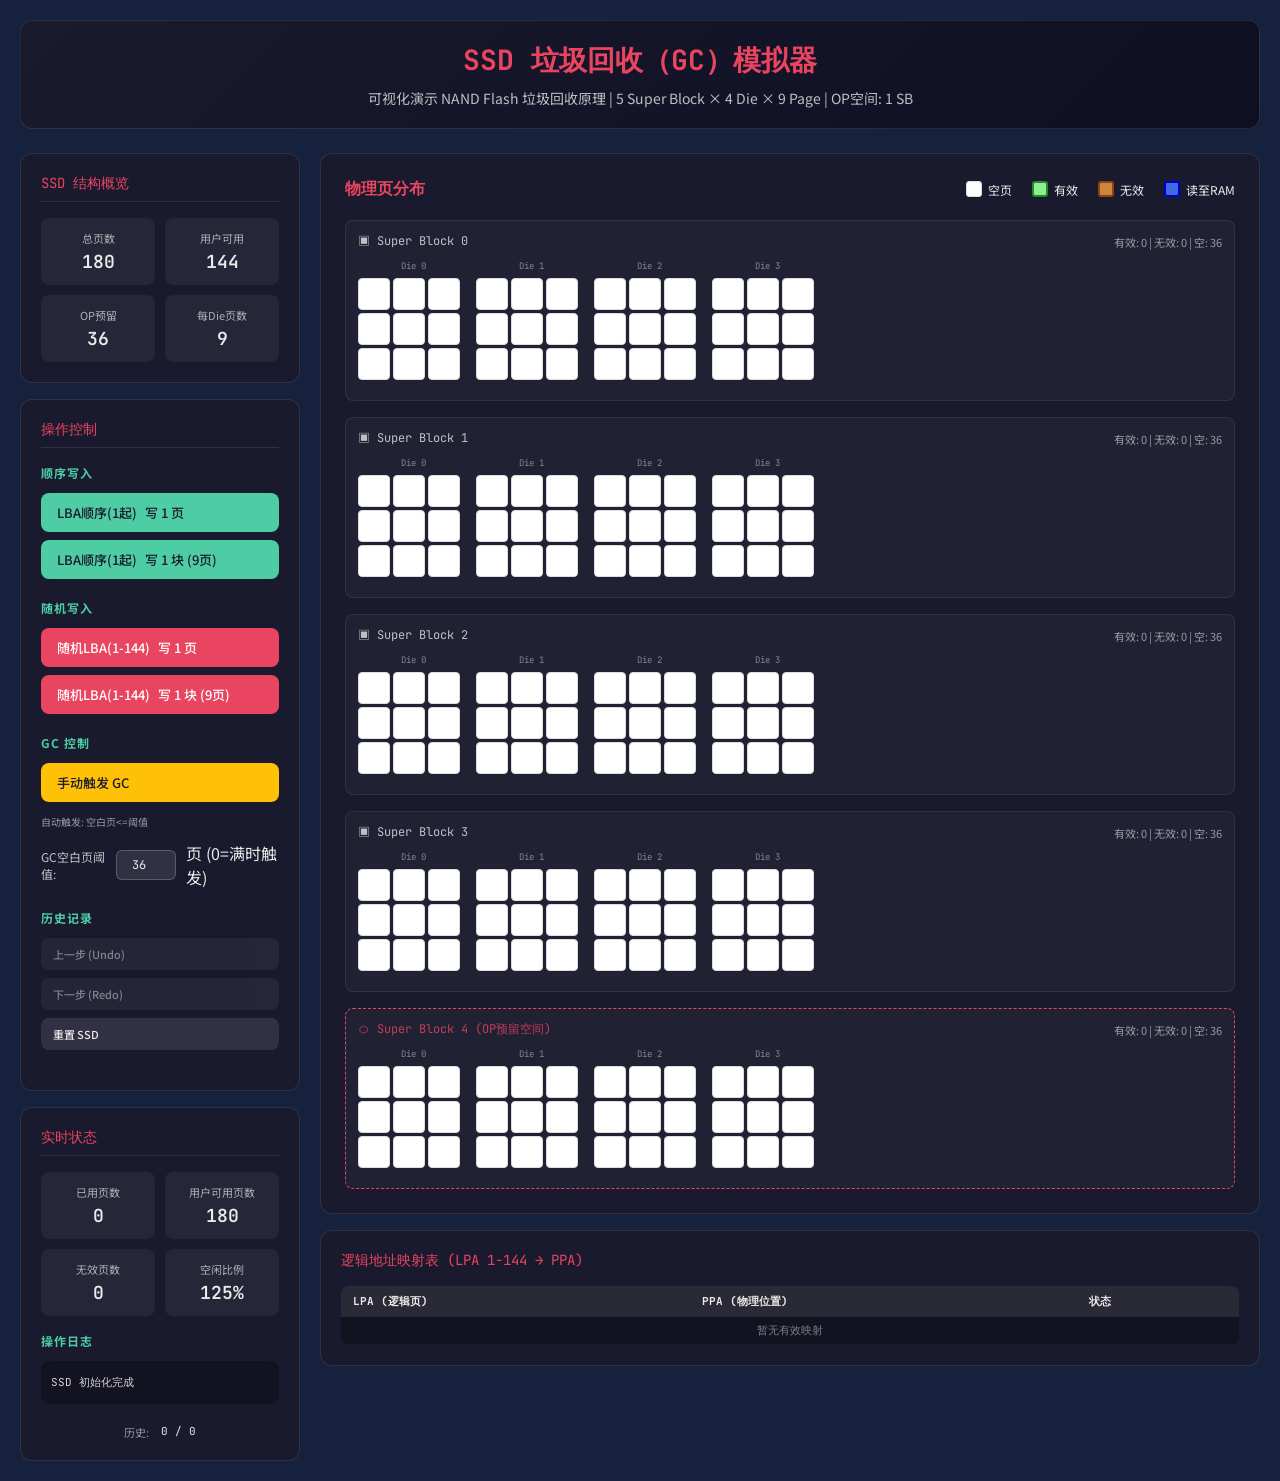
==== commit 35850f83: "feature random psb seq" ====
--- a/demo/ssd-gc-simulator.html
+++ b/demo/ssd-gc-simulator.html
@@ -369,6 +369,18 @@
             opacity: 0.85;
         }
 
+        .page.readToRam {
+            background: #4169E1;
+            border: 2px solid #0000CD;
+            color: white;
+            animation: ram-pulse 0.5s ease infinite;
+        }
+
+        @keyframes ram-pulse {
+            0%, 100% { opacity: 1; }
+            50% { opacity: 0.7; }
+        }
+
         .page.highlight {
             animation: pulse 0.5s ease;
             box-shadow: 0 0 0 3px var(--accent);
@@ -511,15 +523,16 @@
         .gc-step-progress {
             display: flex;
             justify-content: center;
-            gap: 8px;
+            gap: 12px;
             margin-bottom: 24px;
         }
 
         .gc-step-dot {
-            width: 12px;
-            height: 12px;
+            width: 14px;
+            height: 14px;
             border-radius: 50%;
             background: rgba(255,255,255,0.2);
+            transition: all 0.3s ease;
         }
 
         .gc-step-dot.active {
@@ -591,10 +604,10 @@
                         <h3>顺序写入</h3>
                         <div class="btn-group">
                             <button class="btn btn-success" onclick="sequentialWrite(1)">
-                                <span>LBA顺序</span> 写 1 页
+                                <span>LBA顺序(1起)</span> 写 1 页
                             </button>
                             <button class="btn btn-success" onclick="sequentialWrite(9)">
-                                <span>LBA顺序</span> 写 1 块 (9页)
+                                <span>LBA顺序(1起)</span> 写 1 块 (9页)
                             </button>
                         </div>
                     </div>
@@ -603,10 +616,10 @@
                         <h3>随机写入</h3>
                         <div class="btn-group">
                             <button class="btn btn-primary" onclick="randomWrite(1)">
-                                <span>随机LBA</span> 写 1 页
+                                <span>随机LBA(1-144)</span> 写 1 页
                             </button>
                             <button class="btn btn-primary" onclick="randomWrite(9)">
-                                <span>随机LBA</span> 写 1 块 (9页)
+                                <span>随机LBA(1-144)</span> 写 1 块 (9页)
                             </button>
                         </div>
                     </div>
@@ -617,11 +630,14 @@
                             <button class="btn btn-warning" onclick="triggerGC()">
                                 手动触发 GC
                             </button>
+                            <div style="font-size: 10px; opacity: 0.6; margin-top: 4px;">
+                                自动触发: 空白页&lt;=阈值
+                            </div>
                         </div>
                         <div class="gc-threshold">
-                            <label>GC阈值:</label>
-                            <input type="number" id="gcThreshold" value="20" min="10" max="50" onchange="updateThreshold()">
-                            <span>%</span>
+                            <label>GC空白页阈值:</label>
+                            <input type="number" id="gcFreePagesThreshold" value="36" min="0" max="180" onchange="updateGCTreshold()">
+                            <span>页 (0=满时触发)</span>
                         </div>
                     </div>
 
@@ -693,6 +709,10 @@
                                 <div class="legend-color" style="background: var(--page-invalid); border: 2px solid var(--page-invalid-border);"></div>
                                 <span>无效</span>
                             </div>
+                            <div class="legend-item">
+                                <div class="legend-color" style="background: #4169E1; border: 2px solid #0000CD;"></div>
+                                <span>读至RAM</span>
+                            </div>
                         </div>
                     </div>
                     <div class="ssd-grid" id="ssdGrid"></div>
@@ -700,7 +720,7 @@
 
                 <div class="mapping-section">
                     <div class="mapping-header">
-                        <div class="mapping-title">逻辑地址映射表 (LPA → PPA)</div>
+                        <div class="mapping-title">逻辑地址映射表 (LPA 1-144 → PPA)</div>
                     </div>
                     <div class="mapping-table-container">
                         <table class="mapping-table">
@@ -727,6 +747,7 @@
                 <div class="gc-step-dot" id="dot1"></div>
                 <div class="gc-step-dot" id="dot2"></div>
                 <div class="gc-step-dot" id="dot3"></div>
+                <div class="gc-step-dot" id="dot4"></div>
             </div>
             <button class="btn btn-warning" onclick="gcStepNext()">下一步</button>
         </div>
@@ -743,7 +764,8 @@
             pagesPerBlock: 9,
             totalSuperBlocks: 5,
             opSuperBlocks: 1,
-            gcThreshold: 0.20,
+            gcThreshold: 0.20,     // 基于用户空间百分比阈值（已弃用）
+            gcFreePagesThreshold: 36, // 基于空白页数量的GC阈值（1个SB容量）
             maxHistory: 100
         };
 
@@ -756,7 +778,7 @@
             pages: [], // 180 pages total
             lpaToPpa: new Map(), // LPA -> PPA mapping
             ppaToLpa: new Map(), // PPA -> LPA mapping (for invalidation)
-            sequentialLpa: 0,
+            sequentialLpa: 1, // LBA起始地址从1开始
             history: [],
             historyIndex: -1
         };
@@ -768,7 +790,7 @@
             ssdState.pages = [];
             ssdState.lpaToPpa.clear();
             ssdState.ppaToLpa.clear();
-            ssdState.sequentialLpa = 0;
+            ssdState.sequentialLpa = 1; // LBA起始地址从1开始
             ssdState.history = [];
             ssdState.historyIndex = -1;
 
@@ -904,146 +926,213 @@
         }
 
         // Sequential write with parallel Die interleaving
+        // 核心逻辑：按super block的page位置(0-35)依次写入
+        // LPA N 对应 posInSuperBlock = (N-1) % 36, die = (N-1) % 4
         function sequentialWrite(count) {
-            const freePages = getFreePages();
-            if (freePages.length < count) {
-                addLog('写入失败: 可用空间不足!', 'gc');
+            // 检查空白页数量是否低于GC阈值
+            const checkAndTriggerGC = () => {
+                const freePagesCount = getFreePagesCount();
+                if (freePagesCount <= CONFIG.gcFreePagesThreshold && getInvalidPagesCount() > 0) {
+                    addLog(`GC触发: 空白页${freePagesCount} <= 阈值${CONFIG.gcFreePagesThreshold}`, 'gc');
+                    // 立即执行GC（不弹窗）
+                    performGCImmediate();
+                }
+            };
+
+            let totalWritten = 0;
+            let lpaStart = ssdState.sequentialLpa;
+            const pagesToWrite = [];
+
+            // 顺序写：按LPA依次写入
+            // LPA N -> posInSuperBlock = (N-1) % 36, die = (N-1) % 4
+            while (totalWritten < count) {
+                const actualLpa = lpaStart + totalWritten;
+                if (actualLpa > CONFIG.userPages) break;
+
+                // 检查LPA是否已映射（已存在则跳过）
+                if (ssdState.lpaToPpa.has(actualLpa)) {
+                    totalWritten++;
+                    continue;
+                }
+
+                // 计算当前LPA在super block中的位置
+                const posInSuperBlock = (actualLpa - 1) % CONFIG.pagesPerSuperBlock;
+                const pageInBlock = Math.floor(posInSuperBlock / CONFIG.dieCount); // 0-8
+                const die = posInSuperBlock % CONFIG.dieCount; // 0-3
+
+                // 获取当前空闲页
+                let freePages = getFreePages();
+                if (freePages.length === 0) {
+                    checkAndTriggerGC();
+                    freePages = getFreePages();
+                    if (freePages.length === 0) {
+                        addLog('写入失败: 可用空间不足!', 'gc');
+                        break;
+                    }
+                }
+
+                // 查找第一个有空闲位置的SB
+                // 按SB顺序查找：用户空间SB 0-3，然后OP空间SB 4
+                let targetPage = null;
+                for (let sb = 0; sb < CONFIG.totalSuperBlocks; sb++) {
+                    const pageInSb = freePages.find(p =>
+                        p.sb === sb && p.die === die && p.page === pageInBlock && p.state === 'empty'
+                    );
+                    if (pageInSb) {
+                        targetPage = pageInSb;
+                        break;
+                    }
+                }
+
+                // 如果找不到对应位置，选择第一个空闲页（fallback）
+                if (!targetPage) {
+                    const sortedFree = [...freePages].sort((a, b) => a.ppa - b.ppa);
+                    targetPage = sortedFree.find(p => p.state === 'empty');
+                }
+
+                if (!targetPage) {
+                    addLog(`写入失败: 找不到目标页 LPA ${actualLpa}`, 'gc');
+                    totalWritten++;
+                    continue;
+                }
+
+                // 写入数据
+                targetPage.state = 'valid';
+                targetPage.lpa = actualLpa;
+                ssdState.lpaToPpa.set(actualLpa, targetPage.ppa);
+
+                pagesToWrite.push({lpa: actualLpa, ppa: targetPage.ppa, die: targetPage.die, sb: targetPage.sb});
+                totalWritten++;
+
+                // 检查是否需要触发GC
+                checkAndTriggerGC();
+            }
+
+            ssdState.sequentialLpa = lpaStart + totalWritten;
+            if (ssdState.sequentialLpa > CONFIG.userPages) {
+                ssdState.sequentialLpa = 1;
+            }
+
+            saveState();
+            renderSSD();
+            updateStatus();
+            updateMappingTable();
+
+            addLog(`顺序写入 ${totalWritten} 页: LPA ${lpaStart}→${lpaStart + totalWritten - 1}`, 'write');
+            highlightPages(pagesToWrite.map(p => p.ppa));
+        }
+
+        // Random write - LBA是随机的，但存储按super block并行顺序写入
+        // 正确的物理super block填充顺序：
+        // SB0 Die0 Page0 -> SB0 Die1 Page0 -> SB0 Die2 Page0 -> SB0 Die3 Page0 ->
+        // SB0 Die0 Page1 -> SB0 Die1 Page1 -> SB0 Die2 Page1 -> SB0 Die3 Page1 ->
+        // ... -> SB0写满 ->
+        // SB1 Die0 Page0 -> SB1 Die1 Page0 -> ... -> SB1写满 -> ...
+        function randomWrite(count) {
+            // 检查空白页数量是否低于GC阈值
+            const checkAndTriggerGC = () => {
+                const freePagesCount = getFreePagesCount();
+                if (freePagesCount <= CONFIG.gcFreePagesThreshold && getInvalidPagesCount() > 0) {
+                    addLog(`GC触发: 空白页${freePagesCount} <= 阈值${CONFIG.gcFreePagesThreshold}`, 'gc');
+                    performGCImmediate();
+                }
+            };
+
+            const pagesToWrite = [];
+            const usedPages = new Set(); // 记录已使用的页PPA
+            let overwriteCount = 0; // 统计覆写次数
+
+            // 生成随机LPA列表（允许重复，实现覆写场景）
+            // 每次随机选一个LPA（可能是已映射的LPA，触发覆写）
+            const lpaList = [];
+            for (let i = 0; i < count; i++) {
+                const lpa = Math.floor(Math.random() * CONFIG.userPages) + 1;
+                lpaList.push(lpa);
+            }
+
+            if (lpaList.length === 0) {
+                addLog('随机写入失败: 无有效LPA', 'gc');
                 return;
             }
 
-            const lpaStart = ssdState.sequentialLpa;
-            const pagesToWrite = [];
-
-            for (let i = 0; i < count; i++) {
-                const lpa = (lpaStart + i) % CONFIG.userPages;
-
-                // Invalidate old mapping if exists
+            // 预处理：Invalidate所有待写LPA的旧映射（处理覆写场景）
+            // 使用Set去重，避免对同一个LPA多次Invalidate
+            const uniqueLpas = new Set(lpaList);
+            for (const lpa of uniqueLpas) {
                 if (ssdState.lpaToPpa.has(lpa)) {
                     const oldPpa = ssdState.lpaToPpa.get(lpa);
                     const oldPage = ssdState.pages.find(p => p.ppa === oldPpa);
                     if (oldPage) {
                         oldPage.state = 'invalid';
                         ssdState.ppaToLpa.set(oldPpa, lpa);
+                        overwriteCount++;
                     }
                 }
-
-                // Calculate target PPA for parallel Die write
-                // Pattern: within a Super Block, LPAs are interleaved across Dies
-                // LPA 0-3 → SB0 Die0-3 Page0
-                // LPA 4-7 → SB0 Die0-3 Page1
-                // ...
-                // LPA 36-39 → SB1 Die0-3 Page0
-                const posInSuperBlock = lpa % CONFIG.pagesPerSuperBlock;
-                const sb = Math.floor(lpa / CONFIG.pagesPerSuperBlock); // 0-3 for user space
-                const pageInBlock = Math.floor(posInSuperBlock / CONFIG.dieCount);
-                const die = posInSuperBlock % CONFIG.dieCount;
-
-                // Find the target free page
-                const targetPage = freePages.find(p =>
-                    p.sb === sb && p.die === die && p.page === pageInBlock
-                );
-
-                if (!targetPage) {
-                    addLog(`写入失败: 找不到目标页 LPA ${lpa} → SB${sb} Die${die} Page${pageInBlock}`, 'gc');
-                    continue;
-                }
-
-                // Write data
-                targetPage.state = 'valid';
-                targetPage.lpa = lpa;
-
-                ssdState.lpaToPpa.set(lpa, targetPage.ppa);
-                ssdState.ppaToLpa.delete(targetPage.ppa);
-
-                pagesToWrite.push({lpa, ppa: targetPage.ppa, die, sb});
-            }
-
-            ssdState.sequentialLpa = (lpaStart + count) % CONFIG.userPages;
+            }
+
+            // 按super block并行顺序遍历：SB → Page → Die
+            // 正确的填充顺序：同一Page位置的所有Die并行写入
+            // SB0 Die0 Page0 -> SB0 Die1 Page0 -> SB0 Die2 Page0 -> SB0 Die3 Page0 ->
+            // SB0 Die0 Page1 -> SB0 Die1 Page1 -> SB0 Die2 Page1 -> SB0 Die3 Page1 ->
+            // ... -> SB0写满 ->
+            // SB1 Die0 Page0 -> SB1 Die1 Page0 -> ...
+            let lpaIndex = 0; // 用于从随机LPA池中取LPA
+            for (let sb = 0; sb < CONFIG.totalSuperBlocks && lpaIndex < lpaList.length; sb++) {
+                for (let pageInBlock = 0; pageInBlock < CONFIG.pagesPerBlock && lpaIndex < lpaList.length; pageInBlock++) {
+                    // 同一Page位置，遍历所有Die（Die间并行）
+                    for (let die = 0; die < CONFIG.dieCount && lpaIndex < lpaList.length; die++) {
+                        let freePages = getFreePages();
+                        if (freePages.length === 0) {
+                            checkAndTriggerGC();
+                            freePages = getFreePages();
+                            if (freePages.length === 0) break;
+                        }
+
+                        // 查找该物理位置是否有空闲页（精确位置匹配）
+                        let targetPage = freePages.find(p =>
+                            p.sb === sb && p.die === die && p.page === pageInBlock &&
+                            p.state === 'empty' && !usedPages.has(p.ppa)
+                        );
+
+                        // 如果精确位置找不到，同Page位置内其他Die fallback
+                        if (!targetPage) {
+                            // 在同一Page位置内找其他Die的空闲页
+                            const otherDieFree = freePages.find(p =>
+                                p.sb === sb && p.page === pageInBlock &&
+                                p.die !== die &&
+                                p.state === 'empty' && !usedPages.has(p.ppa)
+                            );
+                            if (otherDieFree) {
+                                targetPage = otherDieFree;
+                            }
+                        }
+
+                        if (targetPage && lpaIndex < lpaList.length) {
+                            const lpa = lpaList[lpaIndex];
+                            lpaIndex++;
+
+                            usedPages.add(targetPage.ppa);
+                            targetPage.state = 'valid';
+                            targetPage.lpa = lpa;
+                            ssdState.lpaToPpa.set(lpa, targetPage.ppa);
+
+                            pagesToWrite.push({lpa, ppa: targetPage.ppa, die: targetPage.die, sb: targetPage.sb});
+
+                            // 检查是否需要触发GC
+                            checkAndTriggerGC();
+                        }
+                    }
+                }
+            }
+
+            addLog(`随机写入 ${pagesToWrite.length} 页${overwriteCount > 0 ? ` (覆写${overwriteCount}个)` : ''}: LBA随机${overwriteCount > 0 ? ', 旧页已invalidate' : ''}`, 'write');
 
             saveState();
             renderSSD();
             updateStatus();
             updateMappingTable();
 
-            addLog(`顺序写入 ${count} 页: LPA ${lpaStart}→${(lpaStart + count - 1) % CONFIG.userPages}`, 'write');
             highlightPages(pagesToWrite.map(p => p.ppa));
-
-            if (shouldTriggerGC()) {
-                addLog('触发GC: 空闲容量低于阈值!', 'gc');
-            }
-        }
-
-        // Random write
-        function randomWrite(count) {
-            const freePages = getFreePages();
-            if (freePages.length < count) {
-                addLog('写入失败: 可用空间不足!', 'gc');
-                return;
-            }
-
-            const pagesToWrite = [];
-            const writtenLpas = new Set();
-
-            for (let i = 0; i < count; i++) {
-                let lpa;
-                let attempts = 0;
-
-                // Try to find an unwritten LPA
-                do {
-                    lpa = Math.floor(Math.random() * CONFIG.userPages);
-                    attempts++;
-                } while (writtenLpas.has(lpa) && attempts < 100);
-
-                writtenLpas.add(lpa);
-
-                // Invalidate old mapping if exists
-                if (ssdState.lpaToPpa.has(lpa)) {
-                    const oldPpa = ssdState.lpaToPpa.get(lpa);
-                    const oldPage = ssdState.pages.find(p => p.ppa === oldPpa);
-                    if (oldPage) {
-                        oldPage.state = 'invalid';
-                        ssdState.ppaToLpa.set(oldPpa, lpa);
-                    }
-                }
-
-                // Calculate target PPA for parallel Die write (same as sequential)
-                const posInSuperBlock = lpa % CONFIG.pagesPerSuperBlock;
-                const sb = Math.floor(lpa / CONFIG.pagesPerSuperBlock);
-                const pageInBlock = Math.floor(posInSuperBlock / CONFIG.dieCount);
-                const die = posInSuperBlock % CONFIG.dieCount;
-
-                // Find the target free page
-                const targetPage = freePages.find(p =>
-                    p.sb === sb && p.die === die && p.page === pageInBlock
-                );
-
-                if (!targetPage) {
-                    addLog(`写入失败: 找不到目标页 LPA ${lpa} → SB${sb} Die${die} Page${pageInBlock}`, 'gc');
-                    continue;
-                }
-
-                targetPage.state = 'valid';
-                targetPage.lpa = lpa;
-
-                ssdState.lpaToPpa.set(lpa, targetPage.ppa);
-                ssdState.ppaToLpa.delete(targetPage.ppa);
-
-                pagesToWrite.push({lpa, ppa: targetPage.ppa, die, sb});
-            }
-
-            const lpaList = pagesToWrite.map(p => p.lpa).join(', ');
-            addLog(`随机写入 ${pagesToWrite.length} 页: LPA [${lpaList}]`, 'write');
-
-            saveState();
-            renderSSD();
-            updateStatus();
-            updateMappingTable();
-
-            highlightPages(pagesToWrite.map(p => p.ppa));
-
-            if (shouldTriggerGC()) {
-                addLog('触发GC: 空闲容量低于阈值!', 'gc');
-            }
         }
 
         // Manual GC trigger
@@ -1057,7 +1146,7 @@
             performGC();
         }
 
-        // Perform GC
+        // Perform GC (step-by-step with modal)
         function performGC() {
             // Find the Super Block with most invalid pages
             const sbInvalidCounts = [];
@@ -1081,14 +1170,83 @@
             showGCSteps(victimSB);
         }
 
+        // Perform GC immediately (no modal)
+        function performGCImmediate() {
+            // Find the Super Block with most invalid pages in user space
+            const sbInvalidCounts = [];
+            for (let sb = 0; sb < CONFIG.totalSuperBlocks - CONFIG.opSuperBlocks; sb++) {
+                const sbPages = getSuperBlockPages(sb);
+                const invalidCount = sbPages.filter(p => p.state === 'invalid').length;
+                const validCount = sbPages.filter(p => p.state === 'valid').length;
+                if (invalidCount > 0) {
+                    sbInvalidCounts.push({sb, invalidCount, validCount, total: sbPages.length});
+                }
+            }
+
+            if (sbInvalidCounts.length === 0) {
+                return; // No SB to reclaim
+            }
+
+            // Sort by invalid count descending and pick the victim
+            sbInvalidCounts.sort((a, b) => b.invalidCount - a.invalidCount);
+            const victimSB = sbInvalidCounts[0];
+            const victimPages = getSuperBlockPages(victimSB.sb);
+            const validPages = victimPages.filter(p => p.state === 'valid');
+            const invalidPages = victimPages.filter(p => p.state === 'invalid');
+
+            addLog(`GC: 选中SB${victimSB.sb} (无效${victimSB.invalidCount},有效${victimSB.validCount})`, 'gc');
+
+            // Step 1: Read valid pages to RAM (parallel read)
+            // 保存有效页数据用于写回
+            const ramData = validPages.map(p => ({lpa: p.lpa, die: p.die, page: p.page}));
+
+            // Step 2: Erase Super Block
+            victimPages.forEach(page => {
+                page.state = 'empty';
+                page.lpa = null;
+            });
+
+            // 清理映射表中的无效页
+            invalidPages.forEach(page => {
+                if (page.lpa !== null) {
+                    ssdState.lpaToPpa.delete(page.lpa);
+                }
+            });
+
+            // Step 3: Write back valid pages to the same SB (parallel write)
+            ramData.forEach(data => {
+                const targetPage = victimPages.find(p =>
+                    p.die === data.die && p.page === data.page
+                );
+                if (targetPage) {
+                    targetPage.state = 'valid';
+                    targetPage.lpa = data.lpa;
+                    ssdState.lpaToPpa.set(data.lpa, targetPage.ppa);
+                }
+            });
+
+            addLog(`GC完成: SB${victimSB.sb}回收, 获得${victimSB.invalidCount}个空页`, 'gc');
+        }
+
         // Show GC steps
         function showGCSteps(victimSB) {
             const victimPages = getSuperBlockPages(victimSB.sb);
             const validPages = victimPages.filter(p => p.state === 'valid');
             const invalidPages = victimPages.filter(p => p.state === 'invalid');
 
+            // 按Die和Page组织有效页，用于并行读写演示
+            // 每个Page级别（Page0-Page8）可以并行读取4个Die的有效页
+            const validPagesByPage = [];
+            for (let page = 0; page < CONFIG.pagesPerBlock; page++) {
+                const pageGroup = validPages.filter(p => p.page === page);
+                if (pageGroup.length > 0) {
+                    validPagesByPage.push({page, pages: pageGroup});
+                }
+            }
+
             let currentStep = 0;
-            const totalSteps = validPages.length > 0 ? 3 : 2;
+            // 步骤: 1选择victim -> 2并行读RAM -> 3擦除 -> 4并行写回
+            const totalSteps = validPages.length > 0 ? 4 : 2;
 
             gcStepCallback = null;
 
@@ -1098,67 +1256,97 @@
                 document.getElementById('gcStepTitle').textContent = title;
                 document.getElementById('gcStepDesc').textContent = desc;
 
-                for (let i = 1; i <= 3; i++) {
+                for (let i = 1; i <= 4; i++) {
                     const dot = document.getElementById('dot' + i);
-                    dot.className = 'gc-step-dot';
-                    if (i < step) dot.classList.add('completed');
-                    else if (i === step) dot.classList.add('active');
+                    if (dot) {
+                        dot.className = 'gc-step-dot';
+                        if (i < step) dot.classList.add('completed');
+                        else if (i === step) dot.classList.add('active');
+                    }
                 }
             }
 
             updateStepUI(1, '选择 Victim Super Block',
                 `已选择 Super Block ${victimSB.sb} 作为回收目标\n` +
                 `该块包含 ${victimSB.invalidCount} 个无效页, ${victimSB.validCount} 个有效页\n` +
-                `无效页将被回收，有效页需要迁移到其他位置`);
+                `GC策略: 并行读有效页→擦除→并行写回原SB`);
 
             window.gcStepNext = function() {
                 currentStep++;
 
-                if (currentStep === 2 && validPages.length > 0) {
-                    // Migrate valid data
-                    updateStepUI(2, '迁移有效数据',
-                        `正在迁移 ${validPages.length} 个有效页...\n` +
-                        validPages.slice(0, 3).map(p => `LPA ${p.lpa} → 新物理位置`).join('\n') +
-                        (validPages.length > 3 ? '\n...' : ''));
-
-                    // Actually migrate
+                if (currentStep === 2) {
+                    // Step 2: Parallel read valid pages to RAM
+                    let ramDesc = `正在并行读取有效页到RAM...\n`;
+                    if (validPagesByPage.length > 0) {
+                        const firstGroup = validPagesByPage[0];
+                        ramDesc += `Page${firstGroup.page}: `;
+                        ramDesc += firstGroup.pages.map(p => `Die${p.die}:LPA${p.lpa}`).join(', ');
+                        if (validPagesByPage.length > 1) {
+                            ramDesc += `\n...共 ${validPages.length} 个有效页`;
+                        }
+                    }
+                    updateStepUI(2, '并行读取到RAM',
+                        ramDesc);
+
+                    // 记录RAM中的数据用于后续写回
+                    window.gcRamData = validPages.map(p => ({lpa: p.lpa, die: p.die, page: p.page}));
+
+                    // 将victim SB的有效页标记为"已读取"状态
                     validPages.forEach(page => {
-                        const freePages = getFreePages();
-                        if (freePages.length > 0) {
-                            const newPage = freePages[0];
-                            const oldLpa = page.lpa;
-
-                            // Write to new location
-                            newPage.state = 'valid';
-                            newPage.lpa = oldLpa;
-
-                            // Update mapping
-                            ssdState.lpaToPpa.set(oldLpa, newPage.ppa);
-
-                            // Mark old as invalid
-                            page.state = 'invalid';
-                        }
+                        page.state = 'readToRam';
                     });
 
-                } else if (currentStep === 3 || (currentStep === 2 && validPages.length === 0)) {
-                    // Erase
-                    const step = validPages.length > 0 ? 3 : 2;
-                    updateStepUI(step, '擦除 Super Block',
+                } else if (currentStep === 3) {
+                    // Step 3: Erase Super Block
+                    updateStepUI(3, '擦除 Super Block',
                         `正在擦除 Super Block ${victimSB.sb}...\n` +
-                        `所有 ${victimSB.total} 个页已重置为空`);
-
-                    // Actually erase
+                        `所有 ${victimSB.total} 个页已重置为空\n` +
+                        `数据暂存于RAM，等待写回`);
+
+                    // 清除victim SB所有页
                     victimPages.forEach(page => {
                         page.state = 'empty';
                         page.lpa = null;
                     });
 
-                    // Update mapping - remove invalid mappings
+                    // 从映射表中移除
                     invalidPages.forEach(page => {
                         if (page.lpa !== null) {
                             ssdState.lpaToPpa.delete(page.lpa);
                         }
                     });
+
+                } else if (currentStep === 4) {
+                    // Step 4: Parallel write valid pages back to the same SB
+                    let writeDesc = `正在并行写回有效页到SB${victimSB.sb}...\n`;
+                    if (window.gcRamData && window.gcRamData.length > 0) {
+                        // 按Die分组显示写回信息
+                        const dieGroups = {};
+                        window.gcRamData.forEach(data => {
+                            if (!dieGroups[data.die]) dieGroups[data.die] = [];
+                            dieGroups[data.die].push(data.page);
+                        });
+                        Object.keys(dieGroups).sort().forEach(die => {
+                            writeDesc += `Die${die}: Page${dieGroups[die].join(',')}\n`;
+                        });
+                    }
+                    updateStepUI(4, '并行写回 Super Block',
+                        writeDesc);
+
+                    // 实际写回数据到victim SB
+                    if (window.gcRamData) {
+                        window.gcRamData.forEach(data => {
+                            const targetPage = victimPages.find(p =>
+                                p.die === data.die && p.page === data.page
+                            );
+                            if (targetPage) {
+                                targetPage.state = 'valid';
+                                targetPage.lpa = data.lpa;
+                                ssdState.lpaToPpa.set(data.lpa, targetPage.ppa);
+                            }
+                        });
+                        window.gcRamData = null;
+                    }
 
                 } else if (currentStep > totalSteps) {
                     // Complete
@@ -1167,7 +1355,7 @@
                     renderSSD();
                     updateStatus();
                     updateMappingTable();
-                    addLog(`GC完成: 回收 Super Block ${victimSB.sb}, 获得 ${victimSB.total} 个空页`, 'gc');
+                    addLog(`GC完成: SB${victimSB.sb}并行读写回收, 获得 ${victimSB.total} 个空页`, 'gc');
                     return;
                 }
             };
@@ -1224,11 +1412,18 @@
             }
         }
 
-        // Update GC threshold
+        // Update GC threshold (deprecated, kept for compatibility)
         function updateThreshold() {
             const value = parseInt(document.getElementById('gcThreshold').value);
             CONFIG.gcThreshold = value / 100;
             updateStatus();
+        }
+
+        // Update GC free pages threshold
+        function updateGCTreshold() {
+            const value = parseInt(document.getElementById('gcFreePagesThreshold').value);
+            CONFIG.gcFreePagesThreshold = value;
+            addLog(`GC阈值已更新: ${value} 页`, 'gc');
         }
 
         // Render SSD visualization
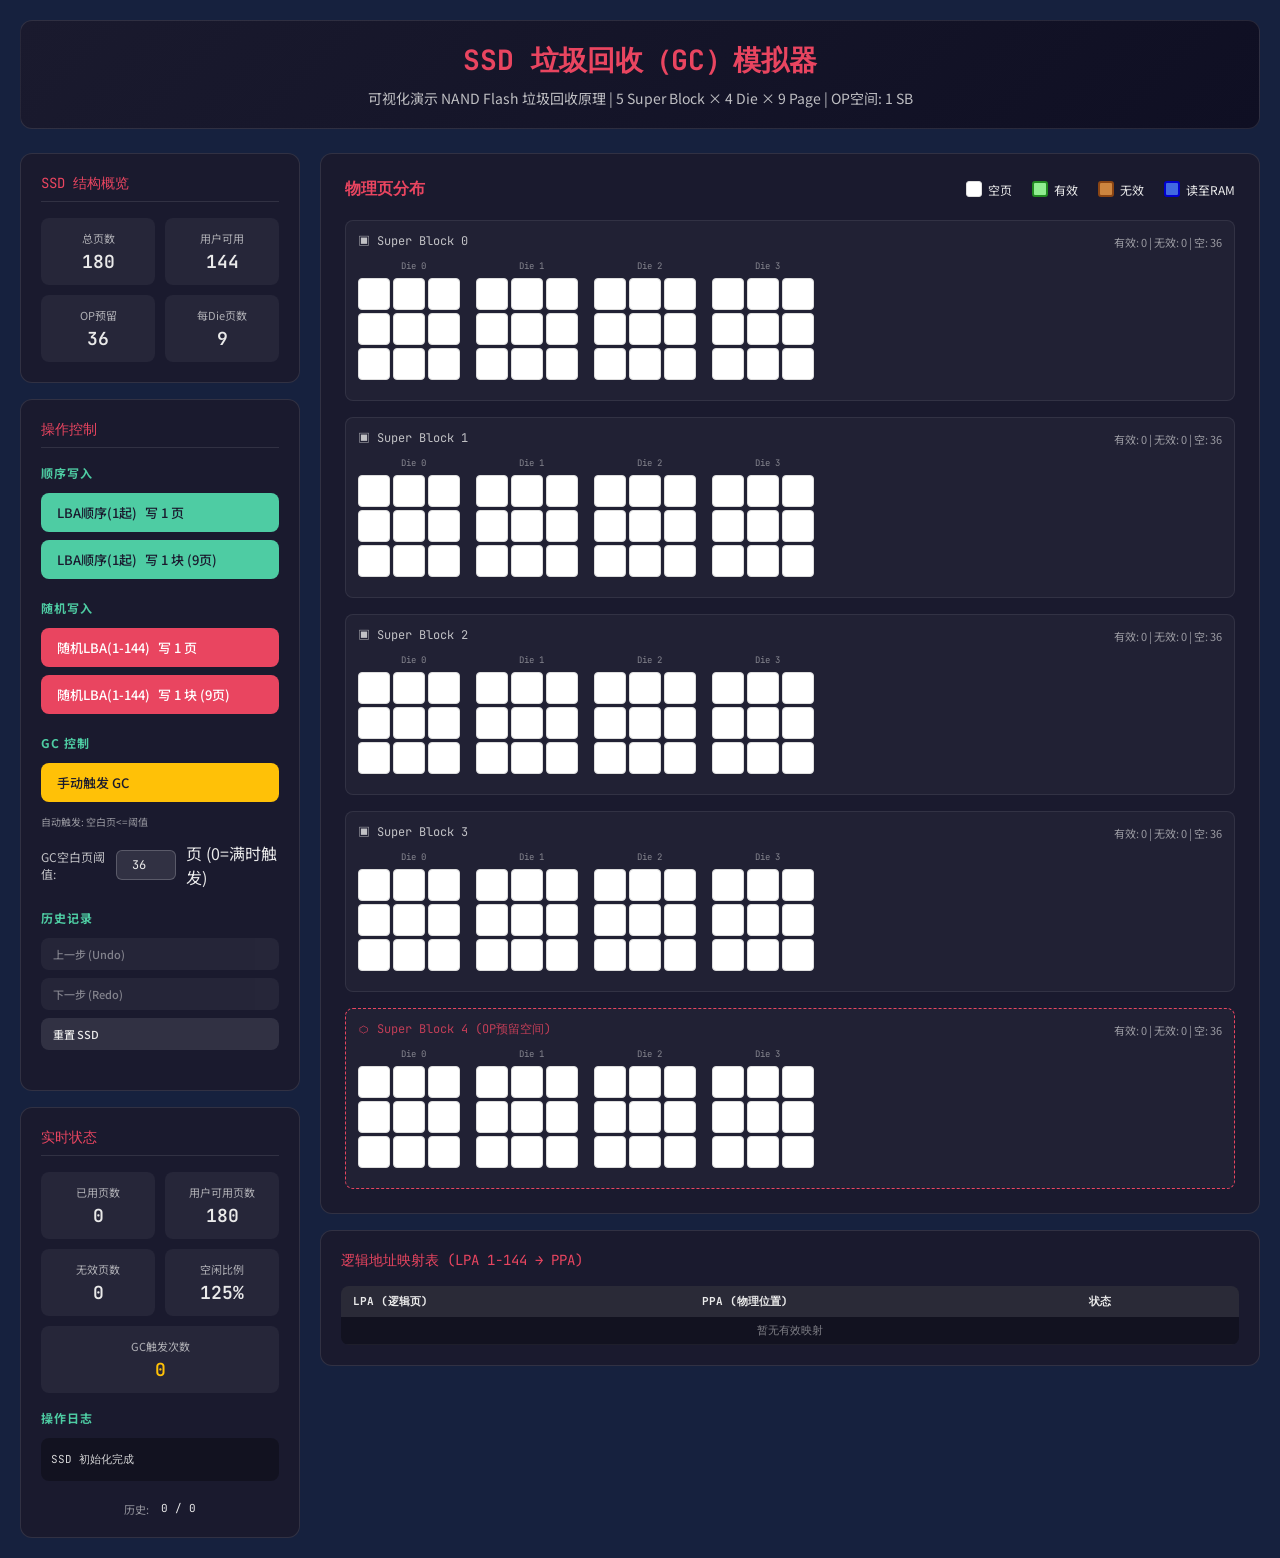
==== commit 218bc9dd: "fix GC & rw" ====
--- a/demo/ssd-gc-simulator.html
+++ b/demo/ssd-gc-simulator.html
@@ -496,6 +496,45 @@
         .gc-step-overlay.active {
             opacity: 1;
             pointer-events: auto;
+        }
+
+        /* GC触发提示弹窗样式 */
+        .gc-trigger-overlay {
+            position: fixed;
+            top: 0;
+            left: 0;
+            right: 0;
+            bottom: 0;
+            background: rgba(0,0,0,0.7);
+            display: flex;
+            align-items: center;
+            justify-content: center;
+            z-index: 1001;
+            opacity: 0;
+            pointer-events: none;
+            transition: opacity 0.3s ease;
+        }
+
+        .gc-trigger-overlay.active {
+            opacity: 1;
+            pointer-events: auto;
+        }
+
+        .gc-trigger-modal {
+            background: var(--primary);
+            border-radius: 16px;
+            padding: 32px;
+            max-width: 480px;
+            width: 90%;
+            text-align: center;
+            border: 2px solid var(--warning);
+        }
+
+        .gc-trigger-modal h3 {
+            font-family: 'JetBrains Mono', monospace;
+            color: var(--warning);
+            margin-bottom: 16px;
+            font-size: 18px;
         }
 
         .gc-step-modal {
@@ -675,6 +714,10 @@
                         <div class="status-item">
                             <div class="label">空闲比例</div>
                             <div class="value" id="freeRatio">100%</div>
+                        </div>
+                        <div class="status-item" style="grid-column: span 2;">
+                            <div class="label">GC触发次数</div>
+                            <div class="value" id="gcTriggerCount" style="color: var(--warning);">0</div>
                         </div>
                     </div>
 
@@ -753,6 +796,18 @@
         </div>
     </div>
 
+    <!-- GC触发提示弹窗 -->
+    <div class="gc-trigger-overlay" id="gcTriggerOverlay">
+        <div class="gc-trigger-modal">
+            <h3 id="gcTriggerTitle">GC 触发提示</h3>
+            <div id="gcTriggerDesc" style="margin-bottom: 20px;"></div>
+            <div style="display: flex; gap: 12px; justify-content: center;">
+                <button class="btn btn-warning" onclick="gcTriggerConfirm()">确认执行GC</button>
+                <button class="btn btn-secondary" onclick="gcTriggerCancel()">取消</button>
+            </div>
+        </div>
+    </div>
+
     <script>
         // SSD Configuration
         // Structure: 5 Super Blocks
@@ -780,7 +835,9 @@
             ppaToLpa: new Map(), // PPA -> LPA mapping (for invalidation)
             sequentialLpa: 1, // LBA起始地址从1开始
             history: [],
-            historyIndex: -1
+            historyIndex: -1,
+            currentPsb: 0, // PSB指针，初始指向第一个super block
+            gcTriggerCount: 0 // GC触发次数
         };
 
         let gcStepCallback = null;
@@ -793,6 +850,8 @@
             ssdState.sequentialLpa = 1; // LBA起始地址从1开始
             ssdState.history = [];
             ssdState.historyIndex = -1;
+            ssdState.currentPsb = 0; // PSB指针初始指向第一个super block
+            ssdState.gcTriggerCount = 0; // GC触发次数清零
 
             // Create 180 pages: 5 Super Blocks, each with 4 Die-Blocks of 9 pages
             // Super Block layout: SB contains 4 Blocks (Block 0 from Die0, Block 0 from Die1, Block 0 from Die2, Block 0 from Die3)
@@ -849,6 +908,56 @@
             return getInvalidPages().length;
         }
 
+        // 选择最佳PSB（空页最多的psb，如果相同按序号选择）
+        // 包含OP空间，所有SB（0-4）都参与选择
+        function selectBestPsb() {
+            const psbEmptyCounts = [];
+
+            for (let sb = 0; sb < CONFIG.totalSuperBlocks; sb++) {
+                const sbPages = getSuperBlockPages(sb);
+                const emptyCount = sbPages.filter(p => p.state === 'empty').length;
+                if (emptyCount > 0) {
+                    const isOp = sb >= CONFIG.totalSuperBlocks - CONFIG.opSuperBlocks;
+                    psbEmptyCounts.push({sb, emptyCount, isOp});
+                }
+            }
+
+            if (psbEmptyCounts.length === 0) {
+                return -1; // 没有空闲空间
+            }
+
+            // 按空页数降序排序，相同时按sb序号升序（优先级：SB0 > SB1 > SB2...）
+            psbEmptyCounts.sort((a, b) => {
+                if (b.emptyCount !== a.emptyCount) {
+                    return b.emptyCount - a.emptyCount;
+                }
+                return a.sb - b.sb; // 序号小的排前面
+            });
+
+            return psbEmptyCounts[0].sb;
+        }
+
+        // 获取指定PSB中可写入的空闲页
+        // 按page(0-8) -> die(0-3)的顺序返回第一个可用页
+        function getFirstFreePageInPsb(sb) {
+            const sbPages = getSuperBlockPages(sb).filter(p => p.state === 'empty');
+            if (sbPages.length === 0) return null;
+
+            // 按page(0-8) -> die(0-3)排序
+            sbPages.sort((a, b) => {
+                if (a.page !== b.page) return a.page - b.page;
+                return a.die - b.die;
+            });
+
+            return sbPages[0];
+        }
+
+        // 检查当前psb是否已写满
+        function isPsbFull(sb) {
+            const sbPages = getSuperBlockPages(sb);
+            return sbPages.every(p => p.state !== 'empty');
+        }
+
         // Check if GC should be triggered
         function shouldTriggerGC() {
             const userPages = CONFIG.userPages; // 144 pages
@@ -863,7 +972,9 @@
                 pages: ssdState.pages.map(p => ({...p})),
                 lpaToPpa: new Map(ssdState.lpaToPpa),
                 ppaToLpa: new Map(ssdState.ppaToLpa),
-                sequentialLpa: ssdState.sequentialLpa
+                sequentialLpa: ssdState.sequentialLpa,
+                currentPsb: ssdState.currentPsb,
+                gcTriggerCount: ssdState.gcTriggerCount
             };
 
             // Remove future states if we're not at the end
@@ -892,6 +1003,8 @@
                 ssdState.lpaToPpa = new Map(state.lpaToPpa);
                 ssdState.ppaToLpa = new Map(state.ppaToLpa);
                 ssdState.sequentialLpa = state.sequentialLpa;
+                ssdState.currentPsb = state.currentPsb;
+                ssdState.gcTriggerCount = state.gcTriggerCount;
 
                 renderSSD();
                 updateStatus();
@@ -910,6 +1023,8 @@
                 ssdState.lpaToPpa = new Map(state.lpaToPpa);
                 ssdState.ppaToLpa = new Map(state.ppaToLpa);
                 ssdState.sequentialLpa = state.sequentialLpa;
+                ssdState.currentPsb = state.currentPsb;
+                ssdState.gcTriggerCount = state.gcTriggerCount;
 
                 renderSSD();
                 updateStatus();
@@ -925,17 +1040,19 @@
             document.getElementById('historyPos').textContent = `${ssdState.historyIndex} / ${ssdState.history.length - 1}`;
         }
 
-        // Sequential write with parallel Die interleaving
-        // 核心逻辑：按super block的page位置(0-35)依次写入
-        // LPA N 对应 posInSuperBlock = (N-1) % 36, die = (N-1) % 4
+        // Sequential write with unified PSB allocation strategy
+        // 写入策略：
+        // 1. 初始状态psb指针指向第一个物理super block（SB0）
+        // 2. 按物理顺序写入：SB0 Die0 Page0 → Die1 Page0 → Die2 Page0 → Die3 Page0 → Die0 Page1 → ...
+        // 3. 当前psb写满后跳转，指向空页最多的psb（包含OP空间SB4）
+        // 4. 如果存在多个空页最大且数目相同的psb，则按照序号跳转（优先级：psb0>psb1>psb2...）
         function sequentialWrite(count) {
             // 检查空白页数量是否低于GC阈值
             const checkAndTriggerGC = () => {
                 const freePagesCount = getFreePagesCount();
                 if (freePagesCount <= CONFIG.gcFreePagesThreshold && getInvalidPagesCount() > 0) {
-                    addLog(`GC触发: 空白页${freePagesCount} <= 阈值${CONFIG.gcFreePagesThreshold}`, 'gc');
-                    // 立即执行GC（不弹窗）
-                    performGCImmediate();
+                    // GC触发时弹窗提示
+                    triggerGCPrompt();
                 }
             };
 
@@ -944,7 +1061,6 @@
             const pagesToWrite = [];
 
             // 顺序写：按LPA依次写入
-            // LPA N -> posInSuperBlock = (N-1) % 36, die = (N-1) % 4
             while (totalWritten < count) {
                 const actualLpa = lpaStart + totalWritten;
                 if (actualLpa > CONFIG.userPages) break;
@@ -955,40 +1071,21 @@
                     continue;
                 }
 
-                // 计算当前LPA在super block中的位置
-                const posInSuperBlock = (actualLpa - 1) % CONFIG.pagesPerSuperBlock;
-                const pageInBlock = Math.floor(posInSuperBlock / CONFIG.dieCount); // 0-8
-                const die = posInSuperBlock % CONFIG.dieCount; // 0-3
-
-                // 获取当前空闲页
-                let freePages = getFreePages();
-                if (freePages.length === 0) {
-                    checkAndTriggerGC();
-                    freePages = getFreePages();
-                    if (freePages.length === 0) {
+                // 检查当前psb是否已写满，如果已满则跳转到空页最多的psb（包含OP空间SB4）
+                if (isPsbFull(ssdState.currentPsb)) {
+                    const bestPsb = selectBestPsb();
+                    if (bestPsb === -1) {
                         addLog('写入失败: 可用空间不足!', 'gc');
                         break;
                     }
-                }
-
-                // 查找第一个有空闲位置的SB
-                // 按SB顺序查找：用户空间SB 0-3，然后OP空间SB 4
-                let targetPage = null;
-                for (let sb = 0; sb < CONFIG.totalSuperBlocks; sb++) {
-                    const pageInSb = freePages.find(p =>
-                        p.sb === sb && p.die === die && p.page === pageInBlock && p.state === 'empty'
-                    );
-                    if (pageInSb) {
-                        targetPage = pageInSb;
-                        break;
+                    if (bestPsb !== ssdState.currentPsb) {
+                        addLog(`PSB跳转: SB${ssdState.currentPsb}已满 → SB${bestPsb}`, 'write');
+                        ssdState.currentPsb = bestPsb;
                     }
                 }
 
-                // 如果找不到对应位置，选择第一个空闲页（fallback）
-                if (!targetPage) {
-                    const sortedFree = [...freePages].sort((a, b) => a.ppa - b.ppa);
-                    targetPage = sortedFree.find(p => p.state === 'empty');
-                }
+                // 从当前psb获取第一个空闲页（按page 0-8 → die 0-3顺序）
+                let targetPage = getFirstFreePageInPsb(ssdState.currentPsb);
 
                 if (!targetPage) {
                     addLog(`写入失败: 找不到目标页 LPA ${actualLpa}`, 'gc');
@@ -1022,28 +1119,26 @@
             highlightPages(pagesToWrite.map(p => p.ppa));
         }
 
-        // Random write - LBA是随机的，但存储按super block并行顺序写入
-        // 正确的物理super block填充顺序：
-        // SB0 Die0 Page0 -> SB0 Die1 Page0 -> SB0 Die2 Page0 -> SB0 Die3 Page0 ->
-        // SB0 Die0 Page1 -> SB0 Die1 Page1 -> SB0 Die2 Page1 -> SB0 Die3 Page1 ->
-        // ... -> SB0写满 ->
-        // SB1 Die0 Page0 -> SB1 Die1 Page0 -> ... -> SB1写满 -> ...
+        // Random write - LBA是随机的，但物理存储顺序与顺序写相同
+        // 写入策略：
+        // 1. 初始状态psb指针指向第一个物理super block（SB0）
+        // 2. 按物理顺序写入：SB0 Die0 Page0 → Die1 Page0 → Die2 Page0 → Die3 Page0 → Die0 Page1 → ...
+        // 3. 当前psb写满后跳转，指向空页最多的psb（包含OP空间SB4）
+        // 4. 如果存在多个空页最大且数目相同的psb，则按照序号跳转（优先级：psb0>psb1>psb2...）
         function randomWrite(count) {
             // 检查空白页数量是否低于GC阈值
             const checkAndTriggerGC = () => {
                 const freePagesCount = getFreePagesCount();
                 if (freePagesCount <= CONFIG.gcFreePagesThreshold && getInvalidPagesCount() > 0) {
-                    addLog(`GC触发: 空白页${freePagesCount} <= 阈值${CONFIG.gcFreePagesThreshold}`, 'gc');
-                    performGCImmediate();
+                    // GC触发时弹窗提示
+                    triggerGCPrompt();
                 }
             };
 
             const pagesToWrite = [];
-            const usedPages = new Set(); // 记录已使用的页PPA
             let overwriteCount = 0; // 统计覆写次数
 
             // 生成随机LPA列表（允许重复，实现覆写场景）
-            // 每次随机选一个LPA（可能是已映射的LPA，触发覆写）
             const lpaList = [];
             for (let i = 0; i < count; i++) {
                 const lpa = Math.floor(Math.random() * CONFIG.userPages) + 1;
@@ -1056,7 +1151,6 @@
             }
 
             // 预处理：Invalidate所有待写LPA的旧映射（处理覆写场景）
-            // 使用Set去重，避免对同一个LPA多次Invalidate
             const uniqueLpas = new Set(lpaList);
             for (const lpa of uniqueLpas) {
                 if (ssdState.lpaToPpa.has(lpa)) {
@@ -1070,59 +1164,41 @@
                 }
             }
 
-            // 按super block并行顺序遍历：SB → Page → Die
-            // 正确的填充顺序：同一Page位置的所有Die并行写入
-            // SB0 Die0 Page0 -> SB0 Die1 Page0 -> SB0 Die2 Page0 -> SB0 Die3 Page0 ->
-            // SB0 Die0 Page1 -> SB0 Die1 Page1 -> SB0 Die2 Page1 -> SB0 Die3 Page1 ->
-            // ... -> SB0写满 ->
-            // SB1 Die0 Page0 -> SB1 Die1 Page0 -> ...
-            let lpaIndex = 0; // 用于从随机LPA池中取LPA
-            for (let sb = 0; sb < CONFIG.totalSuperBlocks && lpaIndex < lpaList.length; sb++) {
-                for (let pageInBlock = 0; pageInBlock < CONFIG.pagesPerBlock && lpaIndex < lpaList.length; pageInBlock++) {
-                    // 同一Page位置，遍历所有Die（Die间并行）
-                    for (let die = 0; die < CONFIG.dieCount && lpaIndex < lpaList.length; die++) {
-                        let freePages = getFreePages();
-                        if (freePages.length === 0) {
-                            checkAndTriggerGC();
-                            freePages = getFreePages();
-                            if (freePages.length === 0) break;
-                        }
-
-                        // 查找该物理位置是否有空闲页（精确位置匹配）
-                        let targetPage = freePages.find(p =>
-                            p.sb === sb && p.die === die && p.page === pageInBlock &&
-                            p.state === 'empty' && !usedPages.has(p.ppa)
-                        );
-
-                        // 如果精确位置找不到，同Page位置内其他Die fallback
-                        if (!targetPage) {
-                            // 在同一Page位置内找其他Die的空闲页
-                            const otherDieFree = freePages.find(p =>
-                                p.sb === sb && p.page === pageInBlock &&
-                                p.die !== die &&
-                                p.state === 'empty' && !usedPages.has(p.ppa)
-                            );
-                            if (otherDieFree) {
-                                targetPage = otherDieFree;
-                            }
-                        }
-
-                        if (targetPage && lpaIndex < lpaList.length) {
-                            const lpa = lpaList[lpaIndex];
-                            lpaIndex++;
-
-                            usedPages.add(targetPage.ppa);
-                            targetPage.state = 'valid';
-                            targetPage.lpa = lpa;
-                            ssdState.lpaToPpa.set(lpa, targetPage.ppa);
-
-                            pagesToWrite.push({lpa, ppa: targetPage.ppa, die: targetPage.die, sb: targetPage.sb});
-
-                            // 检查是否需要触发GC
-                            checkAndTriggerGC();
-                        }
+            // 按物理顺序写入：每个SB按 Die0 Page0 → Die1 Page0 → Die2 Page0 → Die3 Page0 → Die0 Page1 → ...
+            // 当当前SB写满后，跳转到空页最多的SB（包含OP空间SB4）
+            for (let i = 0; i < lpaList.length; i++) {
+                const lpa = lpaList[i];
+
+                // 检查当前psb是否已写满，如果已满则跳转到空页最多的psb（包含OP空间SB4）
+                if (isPsbFull(ssdState.currentPsb)) {
+                    const bestPsb = selectBestPsb();
+                    if (bestPsb === -1) {
+                        addLog('写入失败: 可用空间不足!', 'gc');
+                        break;
                     }
-                }
+                    if (bestPsb !== ssdState.currentPsb) {
+                        addLog(`PSB跳转: SB${ssdState.currentPsb}已满 → SB${bestPsb}`, 'write');
+                        ssdState.currentPsb = bestPsb;
+                    }
+                }
+
+                // 从当前psb获取第一个空闲页（按page 0-8 → die 0-3顺序）
+                let targetPage = getFirstFreePageInPsb(ssdState.currentPsb);
+
+                if (!targetPage) {
+                    addLog(`写入失败: 找不到目标页 LPA ${lpa}`, 'gc');
+                    continue;
+                }
+
+                // 写入数据
+                targetPage.state = 'valid';
+                targetPage.lpa = lpa;
+                ssdState.lpaToPpa.set(lpa, targetPage.ppa);
+
+                pagesToWrite.push({lpa, ppa: targetPage.ppa, die: targetPage.die, sb: targetPage.sb});
+
+                // 检查是否需要触发GC
+                checkAndTriggerGC();
             }
 
             addLog(`随机写入 ${pagesToWrite.length} 页${overwriteCount > 0 ? ` (覆写${overwriteCount}个)` : ''}: LBA随机${overwriteCount > 0 ? ', 旧页已invalidate' : ''}`, 'write');
@@ -1146,59 +1222,156 @@
             performGC();
         }
 
-        // Perform GC (step-by-step with modal)
-        function performGC() {
-            // Find the Super Block with most invalid pages
-            const sbInvalidCounts = [];
-            for (let sb = 0; sb < CONFIG.totalSuperBlocks - CONFIG.opSuperBlocks; sb++) {
+        // 获取各个PSB的无效页数量（用于GC选择victim）
+        // 包含OP空间，所有SB（0-4）都参与选择
+        function getPsbInvalidCounts() {
+            const psbCounts = [];
+            for (let sb = 0; sb < CONFIG.totalSuperBlocks; sb++) {
                 const sbPages = getSuperBlockPages(sb);
                 const invalidCount = sbPages.filter(p => p.state === 'invalid').length;
                 const validCount = sbPages.filter(p => p.state === 'valid').length;
-                sbInvalidCounts.push({sb, invalidCount, validCount, total: sbPages.length});
-            }
-
-            // Sort by invalid count descending
-            sbInvalidCounts.sort((a, b) => b.invalidCount - a.invalidCount);
-            const victimSB = sbInvalidCounts[0];
-
-            if (victimSB.invalidCount === 0) {
+                const emptyCount = sbPages.filter(p => p.state === 'empty').length;
+                const isOp = sb >= CONFIG.totalSuperBlocks - CONFIG.opSuperBlocks;
+                psbCounts.push({sb, invalidCount, validCount, emptyCount, total: sbPages.length, isOp});
+            }
+            // 按无效页数量降序排序（GC优先选择无效页最多的SB）
+            // 相同无效页数时，优先选择用户空间SB（非OP）
+            psbCounts.sort((a, b) => {
+                if (b.invalidCount !== a.invalidCount) {
+                    return b.invalidCount - a.invalidCount;
+                }
+                // 相同无效页数时，优先选择用户空间SB
+                if (a.isOp !== b.isOp) {
+                    return a.isOp ? 1 : -1;
+                }
+                // 都为OP或都为用户空间时，按序号选择
+                return a.sb - b.sb;
+            });
+            return psbCounts;
+        }
+
+        // 选择GC victim SB（无效页最多的SB）
+        function selectVictimPsb() {
+            const psbCounts = getPsbInvalidCounts();
+            // 返回无效页数量最多的SB
+            return psbCounts.find(p => p.invalidCount > 0);
+        }
+
+        // GC触发弹窗提示
+        function triggerGCPrompt() {
+            const freePagesCount = getFreePagesCount();
+            const invalidPagesCount = getInvalidPagesCount();
+
+            // 获取各PSB无效页统计
+            const psbCounts = getPsbInvalidCounts();
+            let sbStats = '';
+            psbCounts.forEach(p => {
+                if (p.invalidCount > 0) {
+                    sbStats += `SB${p.sb}${p.isOp ? '(OP)' : ''}: ${p.invalidCount}个无效页\n`;
+                }
+            });
+
+            // 获取将选中的victim SB
+            const victimSB = selectVictimPsb();
+            const victimIsOp = victimSB ? victimSB.sb >= CONFIG.totalSuperBlocks - CONFIG.opSuperBlocks : false;
+
+            // 更新GC次数
+            ssdState.gcTriggerCount++;
+
+            // 显示弹窗
+            document.getElementById('gcTriggerOverlay').classList.add('active');
+
+            // 更新弹窗内容
+            document.getElementById('gcTriggerTitle').textContent = 'GC 触发提示';
+            document.getElementById('gcTriggerDesc').innerHTML = `
+                <div style="text-align: left; line-height: 1.8;">
+                    <div style="color: #ffc107; font-weight: bold; margin-bottom: 10px;">⚠️ SSD需要执行垃圾回收(GC)</div>
+                    <div><strong>触发条件:</strong> 空白页数量(${freePagesCount}) ≤ 阈值(${CONFIG.gcFreePagesThreshold})</div>
+                    <div><strong>无效页数量:</strong> ${invalidPagesCount} 个</div>
+                    <br>
+                    <div><strong>各PSB无效页统计:</strong></div>
+                    <div style="font-family: 'JetBrains Mono'; font-size: 12px; color: #aaa; padding-left: 10px; white-space: pre-line;">${sbStats || '无'}</div>
+                    <br>
+                    <div><strong>GC将选择:</strong> SB${victimSB ? victimSB.sb : 'N/A'}${victimIsOp ? '(OP)' : ''} (无效页最多的SB)</div>
+                    <br>
+                    <div style="color: #4ecca3;">GC执行: 读取有效页 → 擦除 → 写回</div>
+                </div>
+            `;
+
+            // 保存victim信息用于确认后执行
+            window.pendingGCVictim = victimSB;
+        }
+
+        // GC触发弹窗确认执行
+        function gcTriggerConfirm() {
+            document.getElementById('gcTriggerOverlay').classList.remove('active');
+
+            if (window.pendingGCVictim) {
+                addLog(`GC触发: 空白页${getFreePagesCount()} <= 阈值${CONFIG.gcFreePagesThreshold}`, 'gc');
+                showGCSteps(window.pendingGCVictim);
+                window.pendingGCVictim = null;
+            }
+
+            updateStatus();
+        }
+
+        // GC触发弹窗取消
+        function gcTriggerCancel() {
+            document.getElementById('gcTriggerOverlay').classList.remove('active');
+            window.pendingGCVictim = null;
+            addLog('GC: 用户取消GC触发', 'gc');
+        }
+
+        // Perform GC (step-by-step with modal)
+        function performGC() {
+            // 使用"无效页最多"策略选择victim SB（包含OP空间）
+            const victimSB = selectVictimPsb();
+
+            if (!victimSB || victimSB.invalidCount === 0) {
                 addLog('GC: 无需回收，所有块均无可回收空间', 'gc');
                 return;
             }
 
+            // 显示GC各PSB的无效页统计信息
+            const psbCounts = getPsbInvalidCounts();
+            let statsInfo = '各PSB无效页统计(含OP): ';
+            psbCounts.forEach(p => {
+                statsInfo += `SB${p.sb}${p.isOp ? '(OP)' : ''}:${p.invalidCount} `;
+            });
+            const victimIsOp = victimSB.sb >= CONFIG.totalSuperBlocks - CONFIG.opSuperBlocks;
+            addLog(`GC: 选择SB${victimSB.sb}${victimIsOp ? '(OP)' : ''}(无效最多) → ${statsInfo}`, 'gc');
+
             // Show GC step-by-step
             showGCSteps(victimSB);
         }
 
         // Perform GC immediately (no modal)
         function performGCImmediate() {
-            // Find the Super Block with most invalid pages in user space
-            const sbInvalidCounts = [];
-            for (let sb = 0; sb < CONFIG.totalSuperBlocks - CONFIG.opSuperBlocks; sb++) {
-                const sbPages = getSuperBlockPages(sb);
-                const invalidCount = sbPages.filter(p => p.state === 'invalid').length;
-                const validCount = sbPages.filter(p => p.state === 'valid').length;
-                if (invalidCount > 0) {
-                    sbInvalidCounts.push({sb, invalidCount, validCount, total: sbPages.length});
-                }
-            }
-
-            if (sbInvalidCounts.length === 0) {
+            // 使用"无效页最多"策略选择victim SB（包含OP空间）
+            const victimSB = selectVictimPsb();
+
+            if (!victimSB || victimSB.invalidCount === 0) {
                 return; // No SB to reclaim
             }
 
-            // Sort by invalid count descending and pick the victim
-            sbInvalidCounts.sort((a, b) => b.invalidCount - a.invalidCount);
-            const victimSB = sbInvalidCounts[0];
             const victimPages = getSuperBlockPages(victimSB.sb);
             const validPages = victimPages.filter(p => p.state === 'valid');
             const invalidPages = victimPages.filter(p => p.state === 'invalid');
 
-            addLog(`GC: 选中SB${victimSB.sb} (无效${victimSB.invalidCount},有效${victimSB.validCount})`, 'gc');
-
-            // Step 1: Read valid pages to RAM (parallel read)
-            // 保存有效页数据用于写回
-            const ramData = validPages.map(p => ({lpa: p.lpa, die: p.die, page: p.page}));
+            const victimIsOp = victimSB.sb >= CONFIG.totalSuperBlocks - CONFIG.opSuperBlocks;
+            addLog(`GC: 选中SB${victimSB.sb}${victimIsOp ? '(OP)' : ''} (无效${victimSB.invalidCount},有效${victimSB.validCount})`, 'gc');
+
+            // Step 1: Read valid pages to RAM (按指定顺序读取)
+            // 顺序: SB Die0 Page0 -> Die1 Page0 -> Die2 Page0 -> Die3 Page0 -> Die0 Page1 -> ...
+            const ramData = [];
+            for (let page = 0; page < CONFIG.pagesPerBlock; page++) {
+                for (let die = 0; die < CONFIG.dieCount; die++) {
+                    const pageData = validPages.find(p => p.page === page && p.die === die);
+                    if (pageData) {
+                        ramData.push({lpa: pageData.lpa, die: pageData.die, page: pageData.page});
+                    }
+                }
+            }
 
             // Step 2: Erase Super Block
             victimPages.forEach(page => {
@@ -1213,11 +1386,18 @@
                 }
             });
 
-            // Step 3: Write back valid pages to the same SB (parallel write)
+            // Step 3: Write back valid pages (按写入策略写入)
+            // 使用当前的psb指针策略
             ramData.forEach(data => {
-                const targetPage = victimPages.find(p =>
-                    p.die === data.die && p.page === data.page
-                );
+                // 检查当前psb是否写满，需要跳转
+                if (isPsbFull(ssdState.currentPsb)) {
+                    const bestPsb = selectBestPsb();
+                    if (bestPsb !== -1) {
+                        ssdState.currentPsb = bestPsb;
+                    }
+                }
+
+                const targetPage = getFirstFreePageInPsb(ssdState.currentPsb);
                 if (targetPage) {
                     targetPage.state = 'valid';
                     targetPage.lpa = data.lpa;
@@ -1225,32 +1405,48 @@
                 }
             });
 
+            // GC完成后，更新psb写入指针指向空页最多的psb（包括OP空间）
+            const bestPsbAfterGC = selectBestPsb();
+            if (bestPsbAfterGC !== -1) {
+                if (bestPsbAfterGC !== ssdState.currentPsb) {
+                    addLog(`PSB指针更新: → SB${bestPsbAfterGC}(空页最多)`, 'gc');
+                }
+                ssdState.currentPsb = bestPsbAfterGC;
+            }
+
             addLog(`GC完成: SB${victimSB.sb}回收, 获得${victimSB.invalidCount}个空页`, 'gc');
         }
 
-        // Show GC steps
+        // Show GC steps (4-step GC process with modal)
         function showGCSteps(victimSB) {
             const victimPages = getSuperBlockPages(victimSB.sb);
             const validPages = victimPages.filter(p => p.state === 'valid');
             const invalidPages = victimPages.filter(p => p.state === 'invalid');
 
-            // 按Die和Page组织有效页，用于并行读写演示
-            // 每个Page级别（Page0-Page8）可以并行读取4个Die的有效页
-            const validPagesByPage = [];
+            // 按读取顺序组织有效页: Die0 Page0 -> Die1 Page0 -> Die2 Page0 -> Die3 Page0 -> Die0 Page1 -> ...
+            const ramData = [];
             for (let page = 0; page < CONFIG.pagesPerBlock; page++) {
-                const pageGroup = validPages.filter(p => p.page === page);
-                if (pageGroup.length > 0) {
-                    validPagesByPage.push({page, pages: pageGroup});
-                }
-            }
-
-            let currentStep = 0;
-            // 步骤: 1选择victim -> 2并行读RAM -> 3擦除 -> 4并行写回
-            const totalSteps = validPages.length > 0 ? 4 : 2;
-
-            gcStepCallback = null;
+                for (let die = 0; die < CONFIG.dieCount; die++) {
+                    const pageData = validPages.find(p => p.page === page && p.die === die);
+                    if (pageData) {
+                        ramData.push({lpa: pageData.lpa, die: pageData.die, page: pageData.page});
+                    }
+                }
+            }
+
+            let currentStep = 1;
+            const totalSteps = 4;
 
             document.getElementById('gcOverlay').classList.add('active');
+
+            // 显示各PSB无效页统计（区分用户空间和OP空间）
+            const psbCounts = getPsbInvalidCounts();
+            let psbStatsDesc = '各PSB无效页统计 (含OP空间):\n';
+            psbCounts.forEach(p => {
+                psbStatsDesc += `  SB${p.sb}${p.isOp ? '(OP)' : ''}: ${p.invalidCount}个无效页`;
+                if (p.sb === victimSB.sb) psbStatsDesc += ' ← 选择';
+                psbStatsDesc += '\n';
+            });
 
             function updateStepUI(step, title, desc) {
                 document.getElementById('gcStepTitle').textContent = title;
@@ -1266,30 +1462,37 @@
                 }
             }
 
+            // Step 1: 选择victim SB
+            const victimIsOp = victimSB.sb >= CONFIG.totalSuperBlocks - CONFIG.opSuperBlocks;
             updateStepUI(1, '选择 Victim Super Block',
-                `已选择 Super Block ${victimSB.sb} 作为回收目标\n` +
-                `该块包含 ${victimSB.invalidCount} 个无效页, ${victimSB.validCount} 个有效页\n` +
-                `GC策略: 并行读有效页→擦除→并行写回原SB`);
+                `已选择 Super Block ${victimSB.sb}${victimIsOp ? ' (OP空间)' : ''} 作为GC目标\n\n` +
+                `SB${victimSB.sb} 状态:\n` +
+                `  - 无效页: ${victimSB.invalidCount} 个\n` +
+                `  - 有效页: ${victimSB.validCount} 个\n` +
+                `  - 空页: ${victimSB.emptyCount} 个\n\n` +
+                psbStatsDesc +
+                `\nGC策略: 选择无效页最多的SB（OP空间参与选择）`);
+
+            // 存储victim信息
+            window.gcVictimSB = victimSB;
+            window.gcVictimPages = victimPages;
+            window.gcRamData = ramData;
+            window.gcCurrentRamIndex = 0;
 
             window.gcStepNext = function() {
                 currentStep++;
 
                 if (currentStep === 2) {
-                    // Step 2: Parallel read valid pages to RAM
-                    let ramDesc = `正在并行读取有效页到RAM...\n`;
-                    if (validPagesByPage.length > 0) {
-                        const firstGroup = validPagesByPage[0];
-                        ramDesc += `Page${firstGroup.page}: `;
-                        ramDesc += firstGroup.pages.map(p => `Die${p.die}:LPA${p.lpa}`).join(', ');
-                        if (validPagesByPage.length > 1) {
-                            ramDesc += `\n...共 ${validPages.length} 个有效页`;
-                        }
-                    }
-                    updateStepUI(2, '并行读取到RAM',
-                        ramDesc);
-
-                    // 记录RAM中的数据用于后续写回
-                    window.gcRamData = validPages.map(p => ({lpa: p.lpa, die: p.die, page: p.page}));
+                    // Step 2: 读取有效页到RAM（按指定顺序）
+                    updateStepUI(2, '① 读取有效页到RAM',
+                        `正在读取SB${victimSB.sb}的有效页到RAM...\n\n` +
+                        `读取顺序:\n` +
+                        `  SB${victimSB.sb} Die0 Page0 → Die1 Page0 → Die2 Page0 → Die3 Page0\n` +
+                        `  SB${victimSB.sb} Die0 Page1 → Die1 Page1 → Die2 Page1 → Die3 Page1\n` +
+                        `  ... (无效页跳过)\n\n` +
+                        `有效页列表:\n` +
+                        ramData.slice(0, 5).map(d => `  SB${victimSB.sb} Die${d.die} Page${d.page} → LPA${d.lpa}`).join('\n') +
+                        (ramData.length > 5 ? `\n  ... 共 ${ramData.length} 个有效页` : ''));
 
                     // 将victim SB的有效页标记为"已读取"状态
                     validPages.forEach(page => {
@@ -1297,11 +1500,16 @@
                     });
 
                 } else if (currentStep === 3) {
-                    // Step 3: Erase Super Block
-                    updateStepUI(3, '擦除 Super Block',
-                        `正在擦除 Super Block ${victimSB.sb}...\n` +
-                        `所有 ${victimSB.total} 个页已重置为空\n` +
-                        `数据暂存于RAM，等待写回`);
+                    // Step 3: 清空GC目标psb
+                    updateStepUI(3, '② 清空GC目标PSB',
+                        `正在清空 Super Block ${victimSB.sb}...\n\n` +
+                        `操作:\n` +
+                        `  - 擦除所有 ${victimSB.total} 个页\n` +
+                        `  - ${victimSB.invalidCount} 个无效页被释放\n` +
+                        `  - ${victimSB.validCount} 个有效页数据暂存于RAM\n\n` +
+                        `清理映射表:\n` +
+                        `  - 移除 ${victimSB.invalidCount} 个无效LPA映射\n\n` +
+                        `等待数据写回...`);
 
                     // 清除victim SB所有页
                     victimPages.forEach(page => {
@@ -1316,46 +1524,57 @@
                         }
                     });
 
+                    // 设置写入psb指针（初始指向victim SB）
+                    window.gcWriteTargetPsb = victimSB.sb;
+
                 } else if (currentStep === 4) {
-                    // Step 4: Parallel write valid pages back to the same SB
-                    let writeDesc = `正在并行写回有效页到SB${victimSB.sb}...\n`;
-                    if (window.gcRamData && window.gcRamData.length > 0) {
-                        // 按Die分组显示写回信息
-                        const dieGroups = {};
-                        window.gcRamData.forEach(data => {
-                            if (!dieGroups[data.die]) dieGroups[data.die] = [];
-                            dieGroups[data.die].push(data.page);
-                        });
-                        Object.keys(dieGroups).sort().forEach(die => {
-                            writeDesc += `Die${die}: Page${dieGroups[die].join(',')}\n`;
-                        });
-                    }
-                    updateStepUI(4, '并行写回 Super Block',
-                        writeDesc);
-
-                    // 实际写回数据到victim SB
-                    if (window.gcRamData) {
-                        window.gcRamData.forEach(data => {
-                            const targetPage = victimPages.find(p =>
-                                p.die === data.die && p.page === data.page
-                            );
-                            if (targetPage) {
-                                targetPage.state = 'valid';
-                                targetPage.lpa = data.lpa;
-                                ssdState.lpaToPpa.set(data.lpa, targetPage.ppa);
+                    // Step 4: 按照写入策略将RAM数据写回
+                    updateStepUI(4, '③ 写入策略写回数据',
+                        `正在按照写入策略将RAM数据写回...\n\n` +
+                        `写入策略:\n` +
+                        `  1. 检查当前PSB是否写满\n` +
+                        `  2. 跳转到空页最多的PSB\n` +
+                        `  3. 按page→die顺序写入\n\n` +
+                        `写回目标: SB${window.gcWriteTargetPsb}\n` +
+                        `待写回: ${window.gcRamData.length} 个有效页`);
+
+                    // 执行写入（按照写入策略）
+                    window.gcRamData.forEach(data => {
+                        // 检查当前psb是否写满，需要跳转
+                        if (isPsbFull(ssdState.currentPsb)) {
+                            const bestPsb = selectBestPsb();
+                            if (bestPsb !== -1 && bestPsb !== ssdState.currentPsb) {
+                                ssdState.currentPsb = bestPsb;
                             }
-                        });
-                        window.gcRamData = null;
-                    }
+                        }
+
+                        const targetPage = getFirstFreePageInPsb(ssdState.currentPsb);
+                        if (targetPage) {
+                            targetPage.state = 'valid';
+                            targetPage.lpa = data.lpa;
+                            ssdState.lpaToPpa.set(data.lpa, targetPage.ppa);
+                        }
+                    });
+
+                    window.gcRamData = null;
 
                 } else if (currentStep > totalSteps) {
                     // Complete
+                    // GC完成后，更新psb写入指针指向空页最多的psb（包括OP空间）
+                    const bestPsbAfterGC = selectBestPsb();
+                    if (bestPsbAfterGC !== -1) {
+                        if (bestPsbAfterGC !== ssdState.currentPsb) {
+                            addLog(`PSB指针更新: → SB${bestPsbAfterGC}(空页最多)`, 'gc');
+                        }
+                        ssdState.currentPsb = bestPsbAfterGC;
+                    }
+
                     document.getElementById('gcOverlay').classList.remove('active');
                     saveState();
                     renderSSD();
                     updateStatus();
                     updateMappingTable();
-                    addLog(`GC完成: SB${victimSB.sb}并行读写回收, 获得 ${victimSB.total} 个空页`, 'gc');
+                    addLog(`GC完成: SB${victimSB.sb}回收, 获得${victimSB.invalidCount}个空页`, 'gc');
                     return;
                 }
             };
@@ -1398,6 +1617,7 @@
             document.getElementById('freePages').textContent = freePages;
             document.getElementById('usedPages').textContent = usedPages;
             document.getElementById('invalidPages').textContent = invalidPages;
+            document.getElementById('gcTriggerCount').textContent = ssdState.gcTriggerCount;
 
             const ratioEl = document.getElementById('freeRatio');
             ratioEl.textContent = freeRatio + '%';
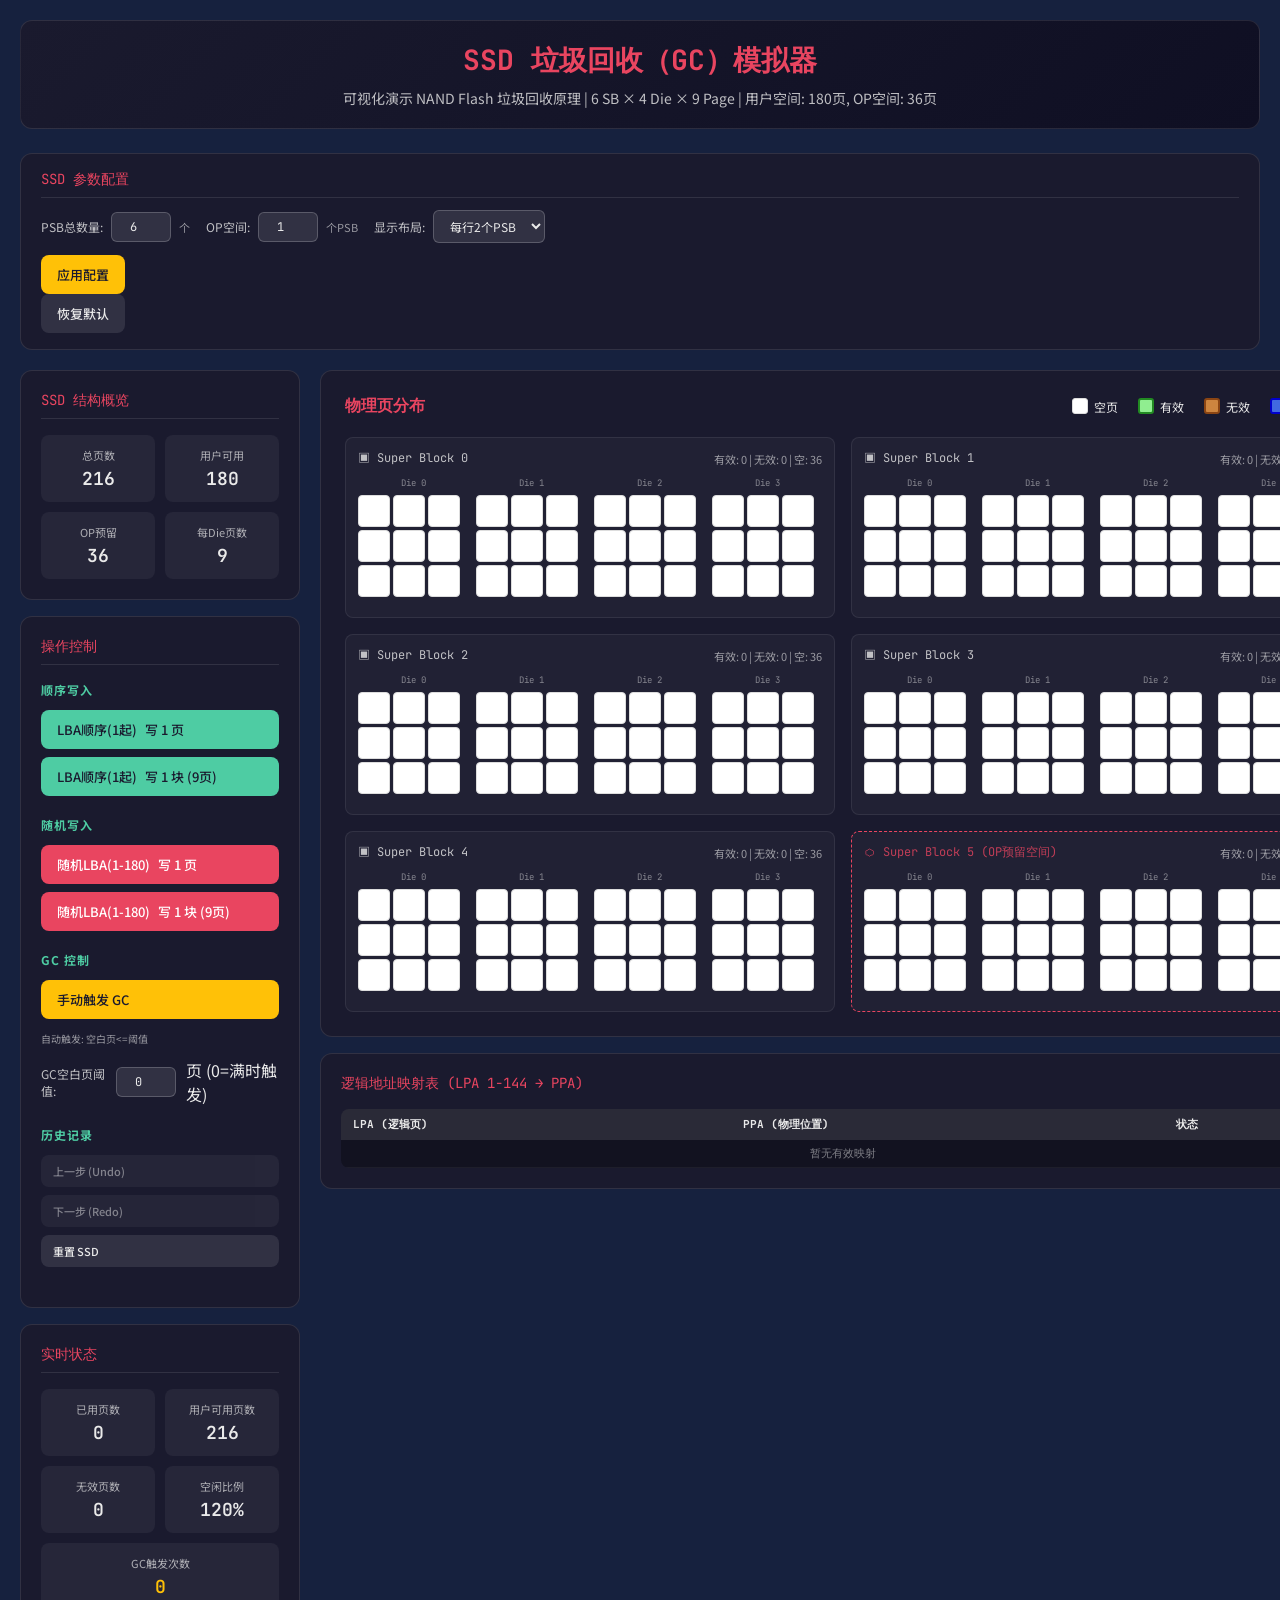
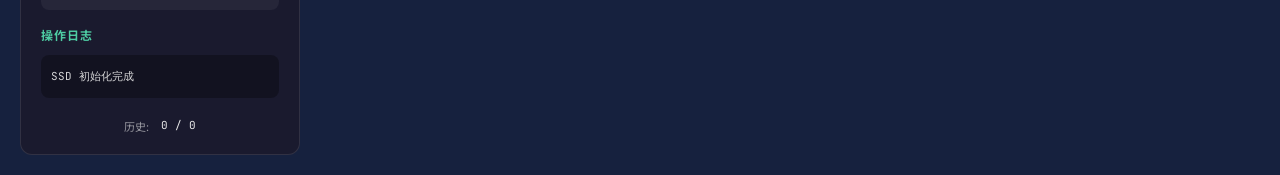
==== commit 2853da57: "feature dynamic simu para" ====
--- a/demo/ssd-gc-simulator.html
+++ b/demo/ssd-gc-simulator.html
@@ -594,6 +594,92 @@
             font-size: 11px;
         }
 
+        /* 配置面板样式 */
+        .config-panel {
+            background: var(--primary);
+            border-radius: 12px;
+            padding: 16px 20px;
+            margin-bottom: 20px;
+            border: 1px solid rgba(255,255,255,0.1);
+        }
+
+        .config-title {
+            font-family: 'JetBrains Mono', monospace;
+            font-size: 14px;
+            color: var(--accent);
+            margin-bottom: 12px;
+            padding-bottom: 8px;
+            border-bottom: 1px solid rgba(255,255,255,0.1);
+        }
+
+        .config-grid {
+            display: flex;
+            flex-wrap: wrap;
+            gap: 16px;
+            align-items: center;
+        }
+
+        .config-item {
+            display: flex;
+            align-items: center;
+            gap: 8px;
+        }
+
+        .config-item label {
+            font-size: 12px;
+            color: var(--text);
+            opacity: 0.8;
+        }
+
+        .config-item input {
+            width: 60px;
+            padding: 6px 10px;
+            border-radius: 6px;
+            border: 1px solid rgba(255,255,255,0.2);
+            background: rgba(255,255,255,0.1);
+            color: var(--text);
+            font-family: 'JetBrains Mono', monospace;
+            font-size: 12px;
+            text-align: center;
+        }
+
+        .config-item input:focus {
+            outline: none;
+            border-color: var(--accent);
+        }
+
+        .config-item select {
+            padding: 6px 12px;
+            border-radius: 6px;
+            border: 1px solid rgba(255,255,255,0.2);
+            background: rgba(255,255,255,0.1);
+            color: var(--text);
+            font-family: 'Noto Sans SC', sans-serif;
+            font-size: 12px;
+            cursor: pointer;
+        }
+
+        .config-item select:focus {
+            outline: none;
+            border-color: var(--accent);
+        }
+
+        .config-item span {
+            font-size: 11px;
+            opacity: 0.6;
+        }
+
+        /* 每行显示多个PSB时的样式 */
+        .ssd-grid.cols-2 {
+            display: grid;
+            grid-template-columns: repeat(2, 1fr);
+            gap: 16px;
+        }
+
+        .ssd-grid.cols-2 .superblock {
+            page-break-inside: avoid;
+        }
+
         @media (max-width: 900px) {
             .main-layout {
                 grid-template-columns: 1fr;
@@ -609,8 +695,36 @@
     <div class="container">
         <header>
             <h1>SSD 垃圾回收（GC）模拟器</h1>
-            <p>可视化演示 NAND Flash 垃圾回收原理 | 5 Super Block × 4 Die × 9 Page | OP空间: 1 SB</p>
+            <p>可视化演示 NAND Flash 垃圾回收原理 | <span id="configSummary">5 SB × 4 Die × 9 Page</span></p>
         </header>
+
+        <!-- SSD配置面板 -->
+        <div class="config-panel">
+            <div class="config-title">SSD 参数配置</div>
+            <div class="config-grid">
+                <div class="config-item">
+                    <label>PSB总数量:</label>
+                    <input type="number" id="configTotalSB" value="6" min="2" max="20" onchange="updateSSDConfig()">
+                    <span>个</span>
+                </div>
+                <div class="config-item">
+                    <label>OP空间:</label>
+                    <input type="number" id="configOPSB" value="1" min="0" max="10" onchange="updateSSDConfig()">
+                    <span>个PSB</span>
+                </div>
+                <div class="config-item">
+                    <label>显示布局:</label>
+                    <select id="configDisplayMode" onchange="updateDisplayMode()">
+                        <option value="1">每行1个PSB</option>
+                        <option value="2" selected>每行2个PSB</option>
+                    </select>
+                </div>
+            </div>
+            <div style="margin-top: 12px; text-align: center;">
+                <button class="btn btn-warning" onclick="applyConfig()">应用配置</button>
+                <button class="btn btn-secondary" onclick="resetToDefault()">恢复默认</button>
+            </div>
+        </div>
 
         <div class="main-layout">
             <aside class="control-panel">
@@ -655,10 +769,10 @@
                         <h3>随机写入</h3>
                         <div class="btn-group">
                             <button class="btn btn-primary" onclick="randomWrite(1)">
-                                <span>随机LBA(1-144)</span> 写 1 页
+                                <span>随机LBA(1-<span id="randomLbaMax">144</span>)</span> 写 1 页
                             </button>
                             <button class="btn btn-primary" onclick="randomWrite(9)">
-                                <span>随机LBA(1-144)</span> 写 1 块 (9页)
+                                <span>随机LBA(1-<span id="randomLbaMax2">144</span>)</span> 写 1 块 (9页)
                             </button>
                         </div>
                     </div>
@@ -675,7 +789,7 @@
                         </div>
                         <div class="gc-threshold">
                             <label>GC空白页阈值:</label>
-                            <input type="number" id="gcFreePagesThreshold" value="36" min="0" max="180" onchange="updateGCTreshold()">
+                            <input type="number" id="gcFreePagesThreshold" value="0" min="0" max="180" onchange="updateGCTreshold()">
                             <span>页 (0=满时触发)</span>
                         </div>
                     </div>
@@ -817,16 +931,91 @@
         const CONFIG = {
             dieCount: 4,
             pagesPerBlock: 9,
-            totalSuperBlocks: 5,
+            totalSuperBlocks: 6,
             opSuperBlocks: 1,
             gcThreshold: 0.20,     // 基于用户空间百分比阈值（已弃用）
-            gcFreePagesThreshold: 36, // 基于空白页数量的GC阈值（1个SB容量）
-            maxHistory: 100
+            gcFreePagesThreshold: 0, // 基于空白页数量的GC阈值（1个SB容量）
+            maxHistory: 100,
+            displayCols: 2 // 每行显示的PSB数量
         };
 
-        // Derived values
-        CONFIG.pagesPerSuperBlock = CONFIG.dieCount * CONFIG.pagesPerBlock; // 4 × 9 = 36
-        CONFIG.userPages = (CONFIG.totalSuperBlocks - CONFIG.opSuperBlocks) * CONFIG.pagesPerSuperBlock; // 144
+        // Derived values - 根据配置计算
+        function updateConfigDerived() {
+            CONFIG.pagesPerSuperBlock = CONFIG.dieCount * CONFIG.pagesPerBlock; // 4 × 9 = 36
+            CONFIG.userPages = (CONFIG.totalSuperBlocks - CONFIG.opSuperBlocks) * CONFIG.pagesPerSuperBlock;
+            CONFIG.totalPages = CONFIG.totalSuperBlocks * CONFIG.pagesPerSuperBlock;
+        }
+        updateConfigDerived();
+
+        // 更新SSD配置（参数校验）
+        function updateSSDConfig() {
+            let totalSB = parseInt(document.getElementById('configTotalSB').value) || 5;
+            let opSB = parseInt(document.getElementById('configOPSB').value) || 0;
+
+            // 限制范围
+            totalSB = Math.max(2, Math.min(20, totalSB));
+            opSB = Math.max(0, Math.min(totalSB - 1, opSB));
+
+            // 更新CONFIG
+            CONFIG.totalSuperBlocks = totalSB;
+            CONFIG.opSuperBlocks = opSB;
+            updateConfigDerived();
+
+            // 更新GC阈值建议值
+            const gcInput = document.getElementById('gcFreePagesThreshold');
+            gcInput.max = CONFIG.pagesPerSuperBlock;
+            gcInput.value = Math.min(gcInput.value, CONFIG.pagesPerSuperBlock);
+            CONFIG.gcFreePagesThreshold = parseInt(gcInput.value) || CONFIG.pagesPerSuperBlock;
+        }
+
+        // 应用配置（重新初始化SSD）
+        function applyConfig() {
+            if (confirm('应用新配置将重置SSD，是否继续？')) {
+                updateSSDConfig();
+                updateConfigSummary();
+                initSSD();
+                addLog(`配置已应用: ${CONFIG.totalSuperBlocks}PSB, OP空间${CONFIG.opSuperBlocks}个, 每行${CONFIG.displayCols}个`, 'gc');
+            }
+        }
+
+        // 恢复默认配置
+        function resetToDefault() {
+            document.getElementById('configTotalSB').value = 6;
+            document.getElementById('configOPSB').value = 1;
+            document.getElementById('configDisplayMode').value = '2';
+            document.getElementById('gcFreePagesThreshold').value = 0;
+            addLog('配置已恢复默认', 'gc');
+        }
+
+        // 更新显示模式
+        function updateDisplayMode() {
+            const mode = parseInt(document.getElementById('configDisplayMode').value);
+            CONFIG.displayCols = mode;
+            renderSSD();
+        }
+
+        // 更新配置摘要显示
+        function updateConfigSummary() {
+            const userPages = CONFIG.userPages;
+            const opPages = CONFIG.opSuperBlocks * CONFIG.pagesPerSuperBlock;
+            document.getElementById('configSummary').textContent =
+                `${CONFIG.totalSuperBlocks} SB × ${CONFIG.dieCount} Die × ${CONFIG.pagesPerBlock} Page | 用户空间: ${userPages}页, OP空间: ${opPages}页`;
+
+            // 更新状态概览
+            const totalPagesEl = document.querySelector('.status-grid .status-item:nth-child(1) .value');
+            const userPagesEl = document.querySelector('.status-grid .status-item:nth-child(2) .value');
+            const opPagesEl = document.querySelector('.status-grid .status-item:nth-child(3) .value');
+
+            if (totalPagesEl) totalPagesEl.textContent = CONFIG.totalPages;
+            if (userPagesEl) userPagesEl.textContent = userPages;
+            if (opPagesEl) opPagesEl.textContent = opPages;
+
+            // 更新随机LBA范围显示
+            const randomLbaMaxEl = document.getElementById('randomLbaMax');
+            const randomLbaMax2El = document.getElementById('randomLbaMax2');
+            if (randomLbaMaxEl) randomLbaMaxEl.textContent = userPages;
+            if (randomLbaMax2El) randomLbaMax2El.textContent = userPages;
+        }
 
         // SSD State
         let ssdState = {
@@ -876,6 +1065,7 @@
             renderSSD();
             updateStatus();
             updateMappingTable();
+            updateConfigSummary(); // 更新配置摘要显示
         }
 
         // Get pages by Super Block
@@ -1043,9 +1233,11 @@
         // Sequential write with unified PSB allocation strategy
         // 写入策略：
         // 1. 初始状态psb指针指向第一个物理super block（SB0）
-        // 2. 按物理顺序写入：SB0 Die0 Page0 → Die1 Page0 → Die2 Page0 → Die3 Page0 → Die0 Page1 → ...
-        // 3. 当前psb写满后跳转，指向空页最多的psb（包含OP空间SB4）
-        // 4. 如果存在多个空页最大且数目相同的psb，则按照序号跳转（优先级：psb0>psb1>psb2...）
+        // 2. 按LBA递增顺序写入（LBA范围1-144），超过144回到1从头开始
+        // 3. 如果LBA已映射，先将旧页标记为invalid，再写入新页
+        // 4. 按物理顺序写入：SB0 Die0 Page0 → Die1 Page0 → Die2 Page0 → Die3 Page0 → Die0 Page1 → ...
+        // 5. 当前psb写满后跳转，指向空页最多的psb（包含OP空间SB4）
+        // 6. 如果存在多个空页最大且数目相同的psb，则按照序号跳转（优先级：psb0>psb1>psb2...）
         function sequentialWrite(count) {
             // 检查空白页数量是否低于GC阈值
             const checkAndTriggerGC = () => {
@@ -1060,15 +1252,26 @@
             let lpaStart = ssdState.sequentialLpa;
             const pagesToWrite = [];
 
-            // 顺序写：按LPA依次写入
+            // 顺序写：LBA范围1-144，超过144回到1
+            let currentLpa = lpaStart;
+            let lpasChecked = 0; // 记录已检查的LBA数量，防止无限循环
+
             while (totalWritten < count) {
-                const actualLpa = lpaStart + totalWritten;
-                if (actualLpa > CONFIG.userPages) break;
-
-                // 检查LPA是否已映射（已存在则跳过）
-                if (ssdState.lpaToPpa.has(actualLpa)) {
-                    totalWritten++;
-                    continue;
+                // LBA超过144时回到1
+                if (currentLpa > CONFIG.userPages) {
+                    currentLpa = 1;
+                }
+
+                // 检查LPA是否已映射，如果已映射则将旧页标记为invalid
+                if (ssdState.lpaToPpa.has(currentLpa)) {
+                    // 旧LBA覆写：先将旧页标记为invalid
+                    const oldPpa = ssdState.lpaToPpa.get(currentLpa);
+                    const oldPage = ssdState.pages.find(p => p.ppa === oldPpa);
+                    if (oldPage) {
+                        oldPage.state = 'invalid';
+                        ssdState.ppaToLpa.set(oldPpa, currentLpa);
+                    }
+                    // LPA映射会在写入时更新
                 }
 
                 // 检查当前psb是否已写满，如果已满则跳转到空页最多的psb（包含OP空间SB4）
@@ -1088,27 +1291,36 @@
                 let targetPage = getFirstFreePageInPsb(ssdState.currentPsb);
 
                 if (!targetPage) {
-                    addLog(`写入失败: 找不到目标页 LPA ${actualLpa}`, 'gc');
-                    totalWritten++;
+                    // 没有空闲页，尝试触发GC
+                    const freePagesCount = getFreePagesCount();
+                    if (freePagesCount <= CONFIG.gcFreePagesThreshold && getInvalidPagesCount() > 0) {
+                        triggerGCPrompt();
+                    }
+                    addLog(`写入失败: 找不到目标页 LPA ${currentLpa}`, 'gc');
+                    currentLpa++;
+                    lpasChecked++;
+                    if (lpasChecked >= CONFIG.userPages) {
+                        addLog('顺序写入: 所有LBA已检查，无法写入', 'gc');
+                        break;
+                    }
                     continue;
                 }
 
                 // 写入数据
                 targetPage.state = 'valid';
-                targetPage.lpa = actualLpa;
-                ssdState.lpaToPpa.set(actualLpa, targetPage.ppa);
-
-                pagesToWrite.push({lpa: actualLpa, ppa: targetPage.ppa, die: targetPage.die, sb: targetPage.sb});
+                targetPage.lpa = currentLpa;
+                ssdState.lpaToPpa.set(currentLpa, targetPage.ppa);
+
+                pagesToWrite.push({lpa: currentLpa, ppa: targetPage.ppa, die: targetPage.die, sb: targetPage.sb});
                 totalWritten++;
+                currentLpa++;
+                lpasChecked = 0; // 重置计数器
 
                 // 检查是否需要触发GC
                 checkAndTriggerGC();
             }
 
-            ssdState.sequentialLpa = lpaStart + totalWritten;
-            if (ssdState.sequentialLpa > CONFIG.userPages) {
-                ssdState.sequentialLpa = 1;
-            }
+            ssdState.sequentialLpa = currentLpa > CONFIG.userPages ? 1 : currentLpa;
 
             saveState();
             renderSSD();
@@ -1650,6 +1862,9 @@
         function renderSSD() {
             const grid = document.getElementById('ssdGrid');
             grid.innerHTML = '';
+
+            // 设置显示列数
+            grid.className = 'ssd-grid' + (CONFIG.displayCols === 2 ? ' cols-2' : '');
 
             for (let sb = 0; sb < CONFIG.totalSuperBlocks; sb++) {
                 const isOp = sb >= CONFIG.totalSuperBlocks - CONFIG.opSuperBlocks;
